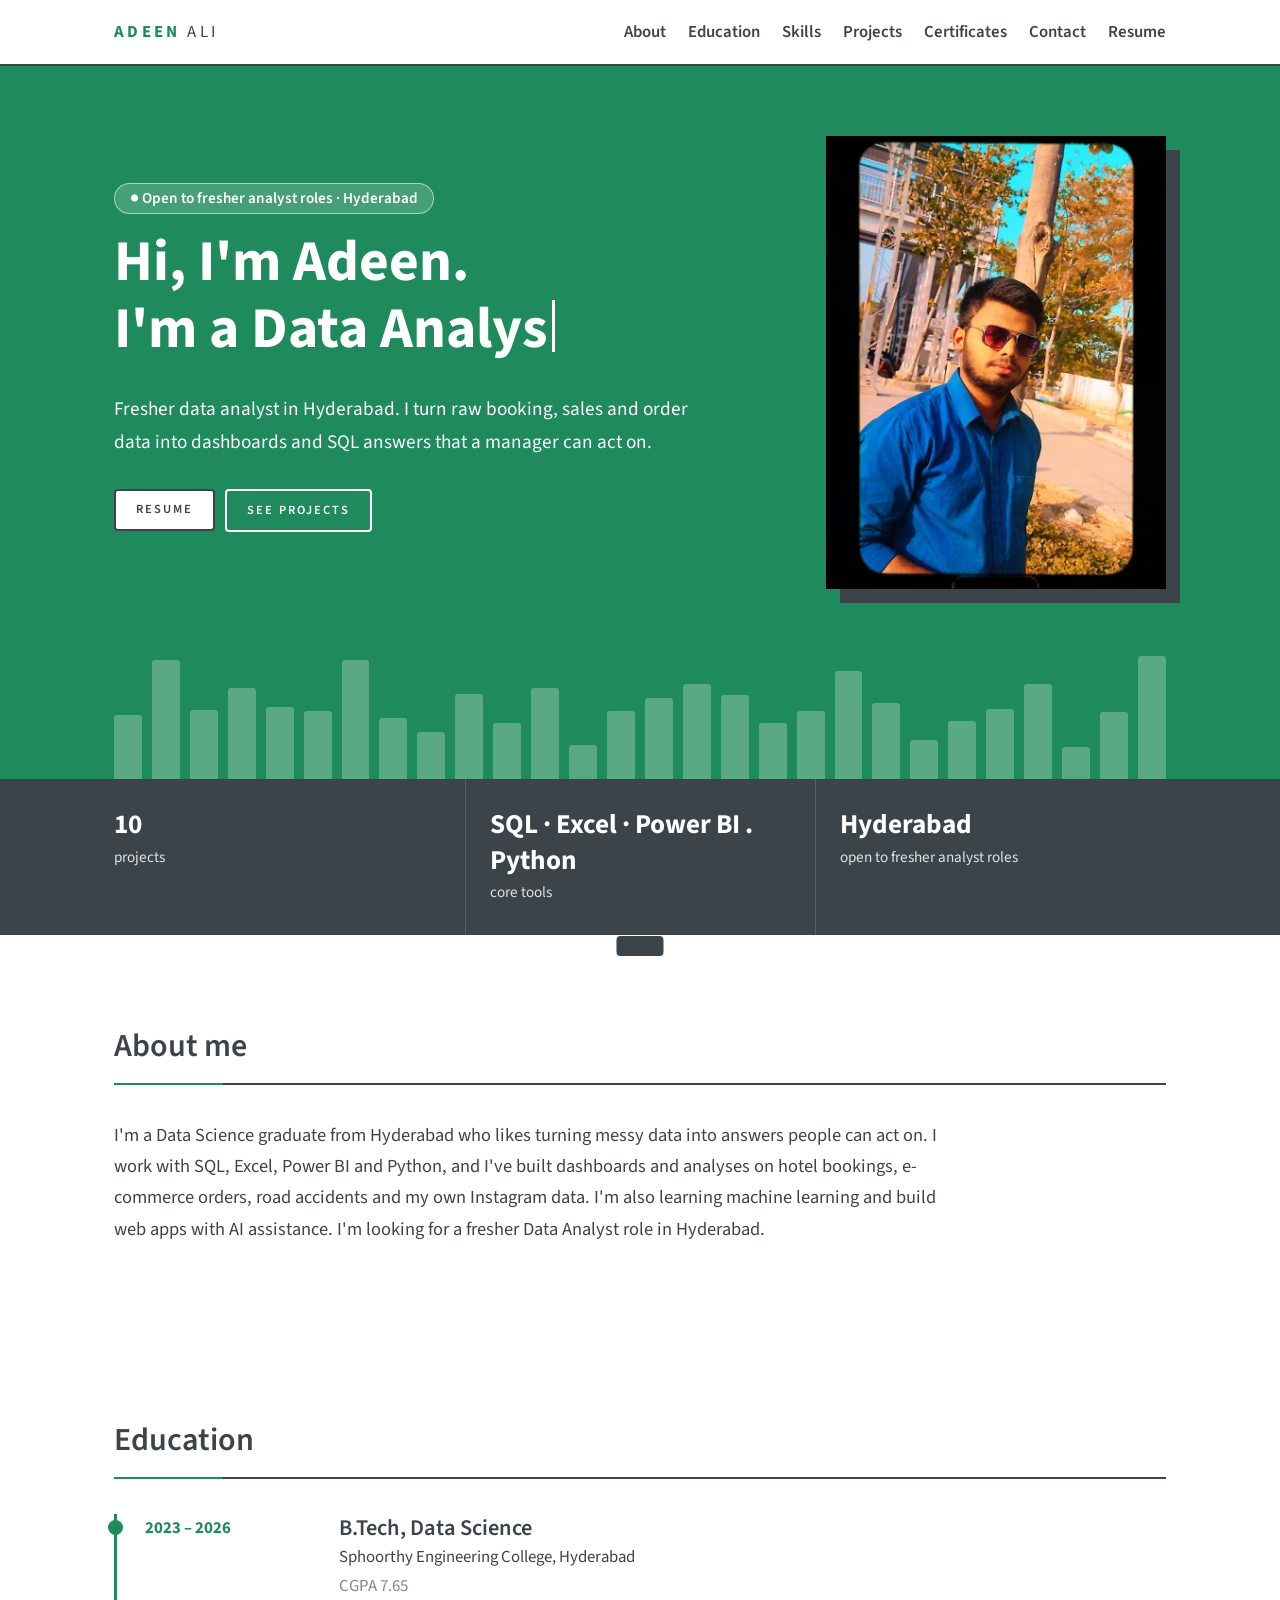
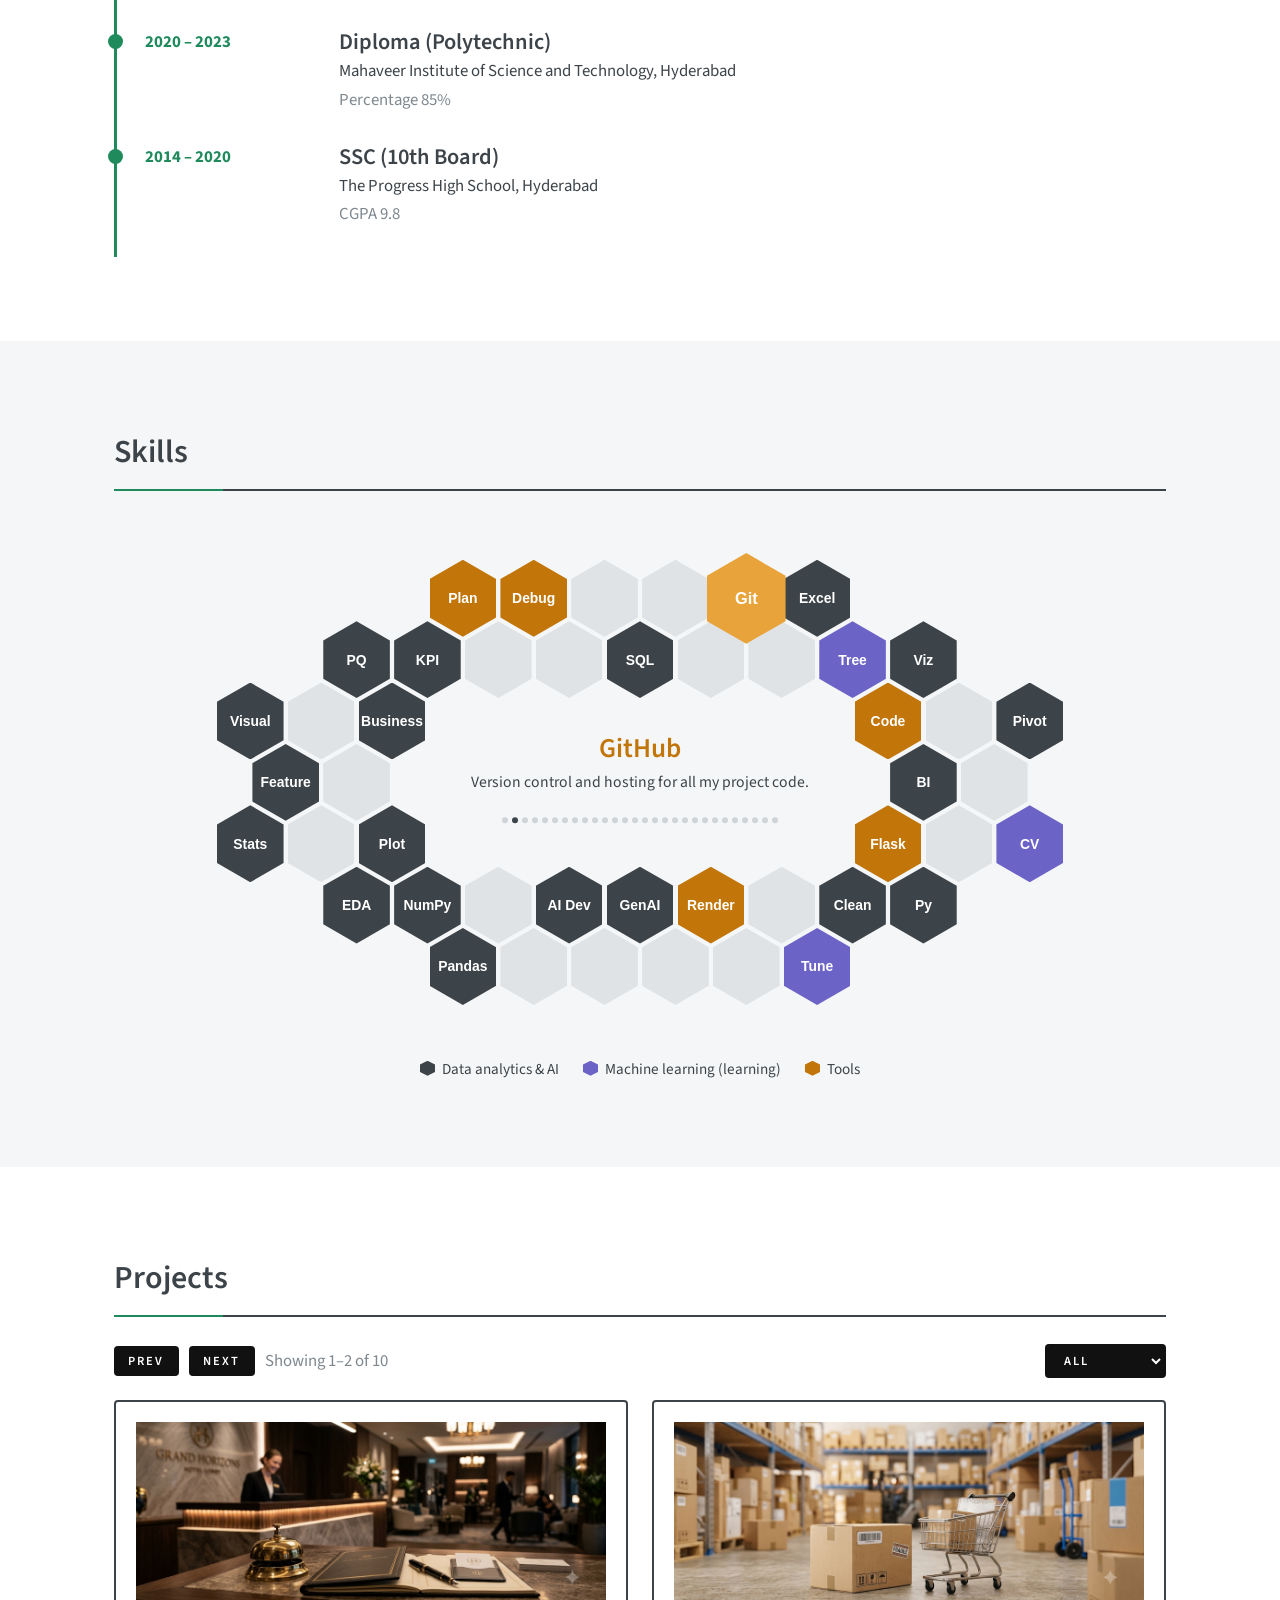
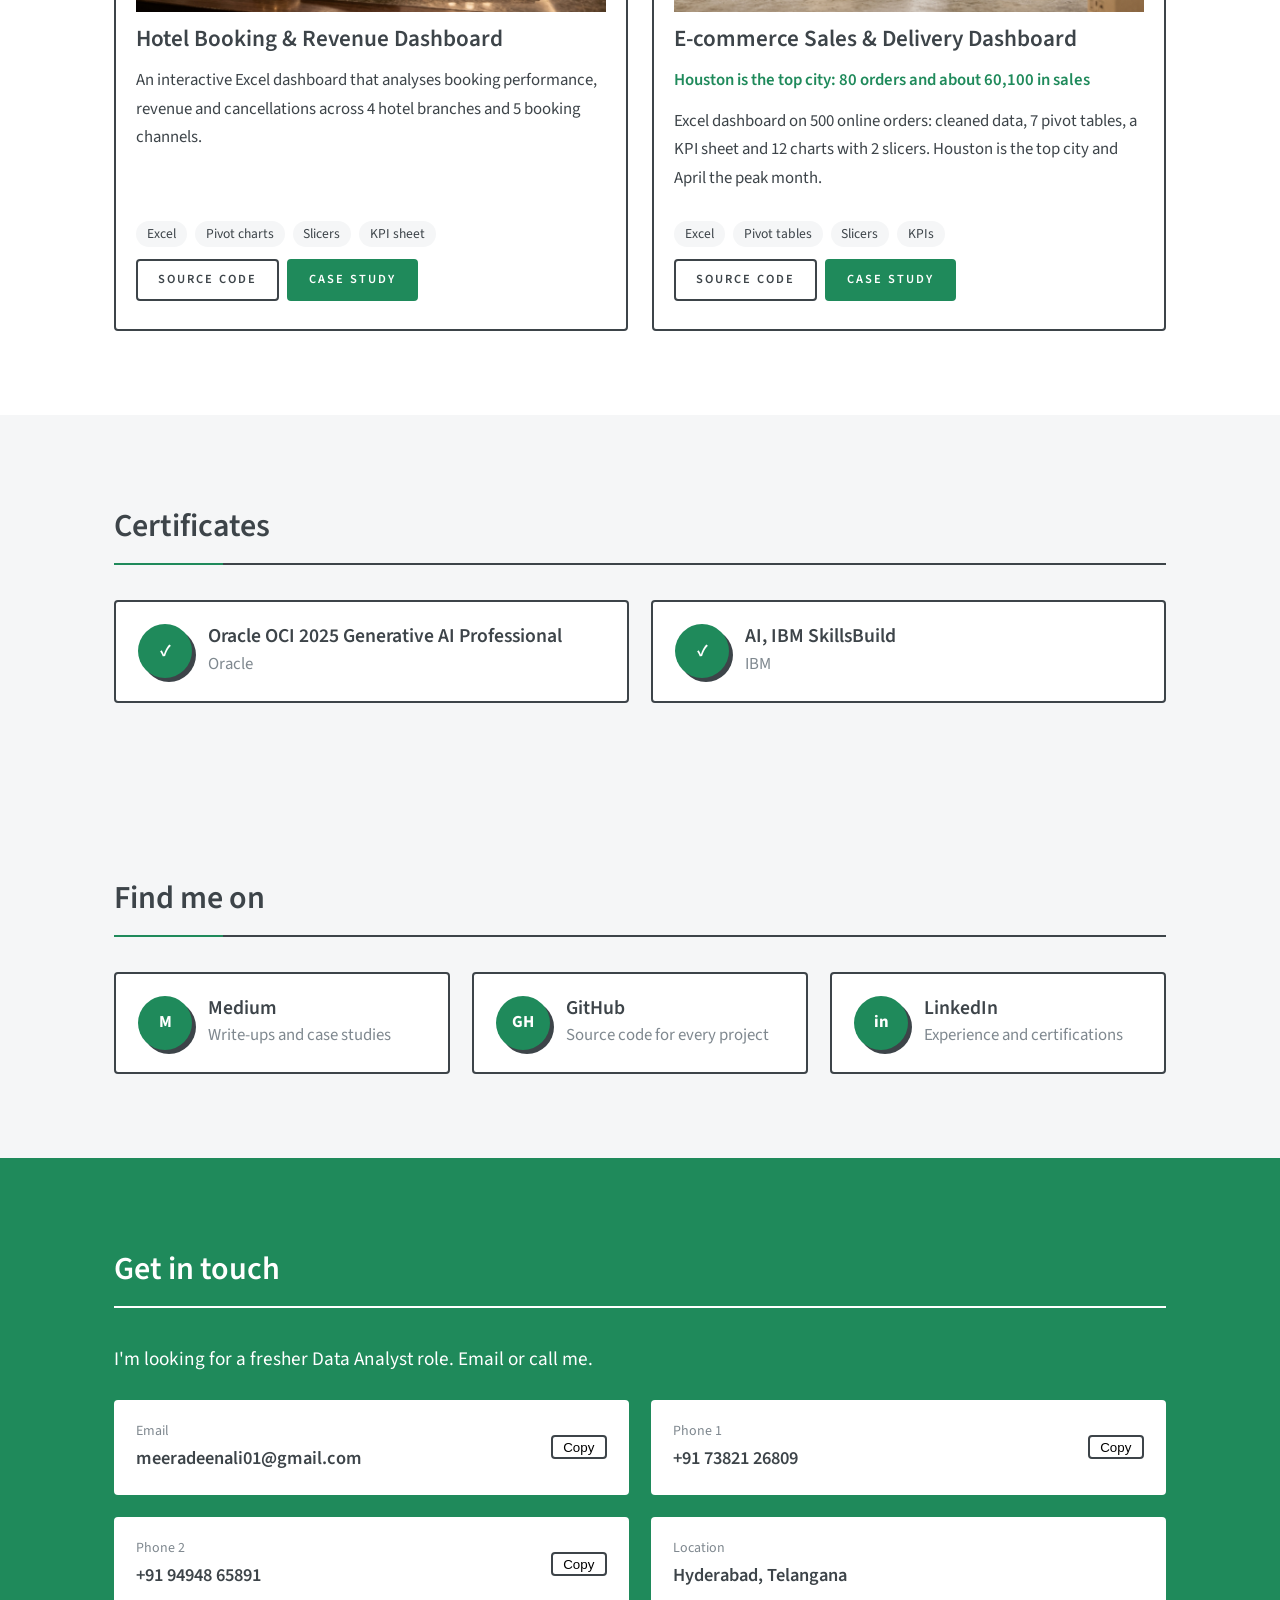
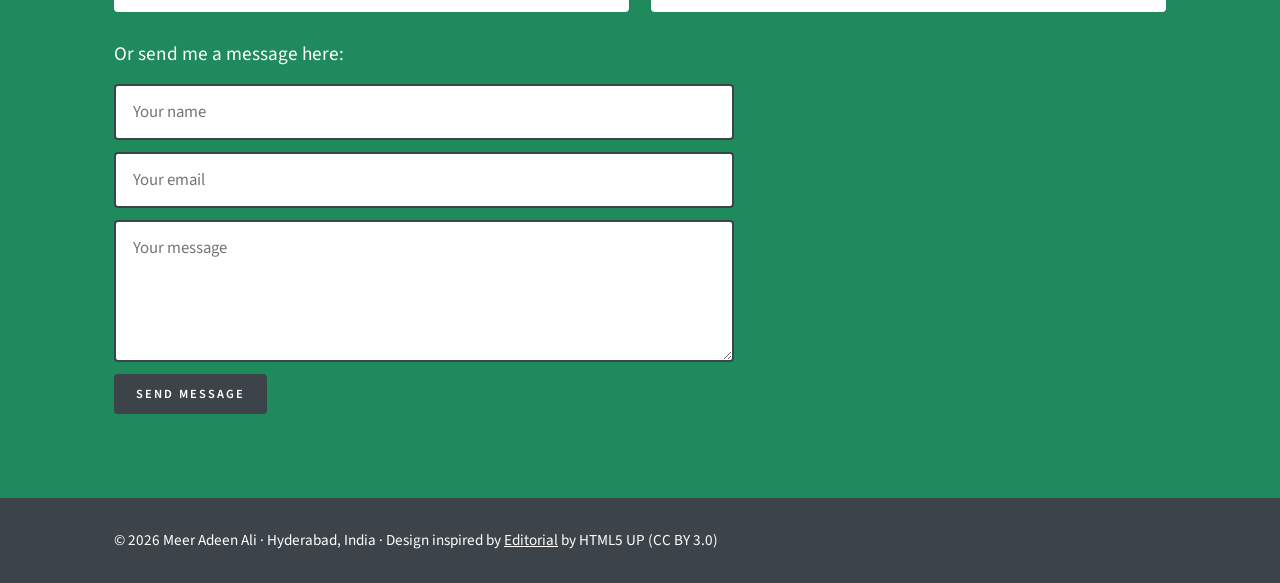
==== index.html @ b61cc387 "Add portfolio website" ====
<!DOCTYPE html>
<html lang="en">

<head>
  <meta charset="utf-8">
  <meta name="viewport" content="width=device-width, initial-scale=1">
  <title>Adeen Ali – Data Analyst, Hyderabad</title>
  <meta property="og:title" content="Adeen Ali – Data Analyst, Hyderabad">
  <meta property="og:description" content="Fresher data analyst in Hyderabad: SQL, Excel, Power BI and Python projects.">
  <meta property="og:type" content="website">
  <!-- after you deploy, change this to the full address, e.g. https://YOUR-SITE.netlify.app/images/preview.png -->
  <meta property="og:image" content="images/preview.png">
  <meta name="twitter:card" content="summary_large_image">
  <meta name="theme-color" content="#1f8a5b">
  <link rel="icon" href="data:image/svg+xml,%3Csvg xmlns='http://www.w3.org/2000/svg' viewBox='0 0 100 100'%3E%3Crect width='100' height='100' rx='20' fill='%231f8a5b'/%3E%3Ctext x='50' y='70' font-size='58' font-weight='700' text-anchor='middle' fill='white' font-family='sans-serif'%3EA%3C/text%3E%3C/svg%3E">
  <meta name="description"
    content="Portfolio of Meer Adeen Ali, a fresher data analyst in Hyderabad: SQL, Excel and Power BI projects.">
  <link rel="preconnect" href="https://fonts.googleapis.com">
  <link rel="preconnect" href="https://fonts.gstatic.com" crossorigin>
  <link href="https://fonts.googleapis.com/css2?family=Source+Sans+3:wght@300;400;600;700&display=swap"
    rel="stylesheet">
  <style>
    :root {
      --c: #1f8a5b;
      --d: #3d4449;
      --l: #f5f6f7;
      --m: #7f888f;
      --ml: #6c63c7;
      --tl: #c2760a
    }

    * {
      box-sizing: border-box;
      margin: 0
    }

    html {
      scroll-behavior: smooth;
      scroll-padding-top: 70px
    }

    body {
      font: 400 1.05rem/1.7 'Source Sans 3', 'Source Sans Pro', sans-serif;
      color: var(--d)
    }

    a {
      color: inherit;
      text-decoration: none
    }

    :focus-visible {
      outline: 3px solid var(--d);
      outline-offset: 3px
    }

    .w {
      max-width: 1100px;
      margin: auto;
      padding: 0 24px
    }

    section {
      padding: 84px 0
    }

    h2 {
      font-size: 2rem;
      font-weight: 600;
      border-bottom: 2px solid var(--d);
      padding-bottom: .3em;
      margin-bottom: 2.2rem;
      position: relative
    }

    h2::after {
      content: "";
      position: absolute;
      left: 0;
      bottom: -2px;
      height: 2px;
      width: 3.4em;
      background: var(--c)
    }

    h3 {
      font-weight: 600;
      line-height: 1.3
    }

    .m {
      color: var(--m)
    }

    .btn {
      display: inline-block;
      padding: .7em 1.6em;
      border: 2px solid var(--d);
      border-radius: 4px;
      font-weight: 600;
      font-size: .78rem;
      letter-spacing: .16em;
      text-transform: uppercase;
      background: #fff;
      color: var(--d);
      cursor: pointer;
      font-family: inherit;
      transition: transform .2s
    }

    .btn:hover {
      transform: translateY(-2px)
    }

    .btn.p {
      background: var(--c);
      border-color: var(--c);
      color: #fff
    }

    #prog {
      position: fixed;
      top: 0;
      left: 0;
      height: 3px;
      background: var(--c);
      z-index: 30;
      width: 0
    }

    header {
      position: sticky;
      top: 0;
      z-index: 20;
      background: #fff;
      border-bottom: 2px solid var(--d)
    }

    header .w {
      display: flex;
      align-items: center;
      justify-content: space-between;
      gap: 16px;
      height: 64px
    }

    .brand {
      font-weight: 700;
      letter-spacing: .2em;
      color: var(--c)
    }

    .brand span {
      color: var(--d);
      font-weight: 400
    }

    nav {
      display: flex;
      gap: 22px;
      align-items: center;
      overflow-x: auto;
      font-weight: 600
    }

    nav a:hover {
      color: var(--c)
    }

    .hero {
      background: var(--c);
      color: #fff;
      position: relative;
      overflow: hidden;
      padding: 70px 0 190px
    }

    .hero .w {
      display: grid;
      grid-template-columns: 1.2fr .8fr;
      gap: 40px;
      align-items: center;
      position: relative;
      z-index: 2
    }

    .hero h1 {
      font-size: 3.6rem;
      line-height: 1.15;
      font-weight: 700;
      margin-bottom: .5em
    }

    .hero h1 em {
      font-style: normal;
      display: block;
      min-height: 1.2em
    }

    .caret {
      display: inline-block;
      width: 3px;
      height: .9em;
      background: #fff;
      margin-left: 4px;
      vertical-align: -.1em;
      animation: bl 1s steps(1) infinite
    }

    .hero p {
      font-size: 1.2rem;
      max-width: 32em;
      margin-bottom: 1.6em
    }

    .hero .btn {
      margin: 0 10px 10px 0
    }

    .hero .btn.o {
      background: transparent;
      color: #fff;
      border-color: #fff
    }

    .in>* {
      opacity: 0;
      transform: translateY(16px);
      animation: up .6s forwards;
      animation-delay: calc(var(--i)*.12s)
    }

    .ph {
      width: 100%;
      position: relative;
      aspect-ratio: 3/4;
      max-width: 340px;
      margin-left: auto;
      background: var(--d);
      box-shadow: 14px 14px 0 var(--d);
      display: grid;
      place-items: center;
      font-size: 5rem;
      font-weight: 700;
      transform: perspective(900px) rotateX(var(--rx, 0deg)) rotateY(var(--ry, 0deg));
      transition: transform .15s
    }

    .ph img {
      position: absolute;
      inset: 0;
      width: 100%;
      height: 100%;
      object-fit: cover
    }

    .bars {
      position: absolute;
      left: 50%;
      transform: translateX(-50%);
      bottom: 0;
      width: 100%;
      max-width: 1100px;
      height: 160px;
      padding: 0 24px;
      display: flex;
      align-items: flex-end;
      gap: 10px
    }

    .bars i {
      flex: 1;
      background: rgba(255, 255, 255, .26);
      border-radius: 3px 3px 0 0;
      height: 30%
    }

    .stats {
      background: var(--d);
      color: #fff
    }

    .stats .w {
      display: grid;
      grid-template-columns: repeat(3, 1fr)
    }

    .stats div div {
      padding: 28px 24px;
      border-left: 1px solid rgba(255, 255, 255, .15)
    }

    .stats div div:first-child {
      border: 0;
      padding-left: 0
    }

    .stats b {
      display: block;
      font-size: 1.7rem;
      line-height: 1.3
    }

    .stats span {
      font-size: .95rem;
      opacity: .85
    }

    .ed {
      display: grid;
      grid-template-columns: 170px 1fr;
      gap: 24px;
      padding: 0 0 28px 28px;
      border-left: 3px solid var(--c);
      position: relative
    }

    .ed::before {
      content: "";
      position: absolute;
      left: -9px;
      top: 6px;
      width: 15px;
      height: 15px;
      border-radius: 50%;
      background: var(--c)
    }

    .ed b {
      color: var(--c)
    }

    .ed h3 {
      font-size: 1.4rem
    }

    #skills {
      background: var(--l)
    }

    #hex {
      position: relative;
      margin: 0 auto
    }

    .hx {
      position: absolute;
      clip-path: polygon(50% 0, 100% 25%, 100% 75%, 50% 100%, 0 75%, 0 25%);
      background: #dfe3e6;
      animation: pu 4s ease-in-out infinite
    }

    .hx.sk {
      background: var(--d);
      color: #fff;
      font-weight: 600;
      display: grid;
      place-items: center;
      border: 0;
      cursor: pointer;
      animation: none;
      transition: background .3s, transform .3s;
      padding: 0
    }

    .hx.sk.on {
      background: var(--c);
      transform: scale(1.18);
      z-index: 2
    }

    .hx.sk.ml {
      background: var(--ml)
    }

    .hx.sk.tl {
      background: var(--tl)
    }

    .hx.sk.ml.on {
      background: #8b83e0
    }

    .hx.sk.tl.on {
      background: #e8a33a
    }

    .show {
      position: absolute;
      transform: translateY(-50%);
      text-align: center
    }

    .show.f {
      animation: fi .5s
    }

    .show h3 {
      font-size: 1.7rem
    }

    .show p {
      font-size: .98rem;
      line-height: 1.5;
      margin: .3em 0 .6em
    }

    .dots i {
      display: inline-block;
      width: 6px;
      height: 6px;
      border-radius: 50%;
      background: #cfd4d8;
      margin: 0 2px
    }

    .dots i.a {
      background: var(--d)
    }

    .lg {
      display: flex;
      flex-wrap: wrap;
      justify-content: center;
      gap: 6px 24px;
      margin-top: 18px;
      font-size: .95rem
    }

    .lg i {
      display: inline-block;
      width: 15px;
      height: 15px;
      clip-path: polygon(50% 0, 100% 25%, 100% 75%, 50% 100%, 0 75%, 0 25%);
      margin-right: 7px;
      vertical-align: -2px
    }

    .ctl .btn {
      background: #111;
      border-color: #111;
      color: #fff;
      line-height: 1.3
    }

    .sel {
      margin-left: auto;
      padding: .4em 1em;
      border: 2px solid #111;
      border-radius: 4px;
      background: #111;
      color: #fff;
      font: 600 .78rem 'Source Sans 3', sans-serif;
      line-height: 1.3;
      letter-spacing: .16em;
      text-transform: uppercase;
      cursor: pointer
    }

    .sel option {
      background: #fff;
      color: var(--d);
      letter-spacing: 0;
      text-transform: none;
      font-weight: 400
    }

    .ctl .btn:focus,
    .ctl .btn:active,
    .sel:focus {
      background: var(--c);
      border-color: var(--c)
    }

    .ctl {
      display: flex;
      flex-wrap: wrap;
      gap: 10px;
      align-items: center;
      margin: -8px 0 22px
    }

    .ctl .btn {
      padding: .4em 1em
    }

    .track {
      display: flex;
      gap: 24px;
      overflow-x: auto;
      scroll-snap-type: x mandatory;
      padding: 14px;
      margin: -14px;
      scrollbar-width: none;
      scroll-padding-left: 14px
    }

    .track::-webkit-scrollbar {
      display: none
    }

    .card {
      flex: 0 0 calc(50% - 12px);
      scroll-snap-align: start;
      border: 2px solid var(--d);
      border-radius: 4px;
      padding: 20px;
      background: #fff;
      display: flex;
      flex-direction: column;
      gap: 12px;
      transition: transform .15s;
      position: relative
    }

    .im {
      height: 190px;
      background: linear-gradient(135deg, var(--c), var(--d));
      display: grid;
      place-items: center;
      color: rgba(255, 255, 255, .55);
      font-size: 3rem;
      font-weight: 700;
      overflow: hidden
    }

    .im img {
      width: 100%;
      height: 100%;
      object-fit: cover;
      grid-area: 1/1
    }

    .im b {
      grid-area: 1/1
    }

    .card h3 {
      font-size: 1.45rem
    }

    .card p {
      flex: 1
    }

    .tags {
      display: flex;
      flex-wrap: wrap;
      gap: 8px
    }

    .tags span,
    .badge {
      font-size: .85rem;
      background: var(--l);
      padding: .1em .8em;
      border-radius: 20px
    }

    .badge {
      position: absolute;
      top: 30px;
      right: 30px;
      background: var(--d);
      color: #fff;
      font-weight: 600
    }

    .bt .btn {
      margin: 0 8px 8px 0
    }

    .g3,
    .g2 {
      display: grid;
      gap: 22px
    }

    .g3 {
      grid-template-columns: repeat(auto-fit, minmax(250px, 1fr))
    }

    .g2 {
      grid-template-columns: repeat(auto-fit, minmax(min(100%, 400px), 1fr))
    }

    .tile {
      border: 2px solid var(--d);
      border-radius: 4px;
      padding: 22px;
      display: flex;
      gap: 16px;
      align-items: center;
      background: #fff;
      transition: transform .2s, box-shadow .2s
    }

    a.tile:hover {
      transform: translate(-4px, -4px);
      box-shadow: 6px 6px 0 var(--c)
    }

    .ic {
      flex: none;
      width: 54px;
      height: 54px;
      border-radius: 50%;
      background: var(--c);
      color: #fff;
      display: grid;
      place-items: center;
      font-weight: 700;
      box-shadow: 4px 4px 0 var(--d)
    }

    #certs,
    #find {
      background: var(--l)
    }

    #contact {
      background: var(--c);
      color: #fff
    }

    #contact h2 {
      border-color: #fff
    }

    #contact h2::after {
      background: #fff
    }

    .cc {
      background: #fff;
      color: var(--d);
      border-radius: 4px;
      padding: 20px 22px;
      display: flex;
      justify-content: space-between;
      align-items: center;
      gap: 12px
    }

    .cc small {
      display: block;
      color: var(--m)
    }

    .cc a,
    .cc strong {
      font-size: 1.15rem;
      font-weight: 600;
      word-break: break-all
    }

    .cp {
      border: 2px solid var(--d);
      background: none;
      border-radius: 4px;
      padding: .2em .8em;
      font: 600 .85rem inherit;
      cursor: pointer
    }

    footer {
      background: var(--d);
      color: #fff;
      padding: 30px 0;
      font-size: .95rem
    }

    #toast {
      position: fixed;
      bottom: 24px;
      left: 50%;
      transform: translate(-50%, 80px);
      background: var(--d);
      color: #fff;
      padding: .6em 1.4em;
      border-radius: 4px;
      transition: transform .3s;
      z-index: 40
    }

    #toast.s {
      transform: translate(-50%, 0)
    }

    @keyframes up {
      to {
        opacity: 1;
        transform: none
      }
    }

    @keyframes bl {
      50% {
        opacity: 0
      }
    }

    @keyframes fi {
      from {
        opacity: 0;
        transform: translateY(calc(-50% + 10px))
      }
    }

    @keyframes pu {
      50% {
        background: #eef0f2
      }
    }

    @media(max-width:800px) {

      .hero .w,
      .ed {
        grid-template-columns: 1fr
      }

      .hero h1 {
        font-size: 2.6rem
      }

      .ph {
        margin: 10px auto 0;
        max-width: 240px
      }

      .card {
        flex-basis: 100%
      }

      .stats .w {
        grid-template-columns: 1fr
      }

      .stats div div {
        border: 0;
        padding-left: 0
      }

      nav a:nth-child(n+4) {
        display: none
      }

      .ed {
        gap: 4px
      }
    }

    @media(prefers-reduced-motion:reduce) {
      * {
        animation: none !important;
        transition: none !important
      }

      .in>* {
        opacity: 1;
        transform: none
      }

      html {
        scroll-behavior: auto
      }
    }
    .avail { display: inline-block; background: rgba(255, 255, 255, .18); border: 1px solid rgba(255, 255, 255, .55); border-radius: 20px; padding: .1em 1em; font-size: .95rem; font-weight: 600; margin-bottom: 1em }
    .kr { font-weight: 600; color: var(--c); flex: 0 !important }
    .btn.lv { border-color: var(--c); color: var(--c) }
    .im img { cursor: zoom-in }
    .lb { position: fixed; inset: 0; background: rgba(0, 0, 0, .85); display: grid; place-items: center; z-index: 50; cursor: zoom-out; padding: 24px }
    .lb img { max-width: 100%; max-height: 100%; border-radius: 4px }
    .cf { display: grid; gap: 12px; margin-top: 14px; max-width: 620px }
    .cf input, .cf textarea { padding: .7em 1em; border: 2px solid var(--d); border-radius: 4px; font: inherit; color: var(--d) }
    .cf .btn { justify-self: start; background: var(--d); border-color: var(--d); color: #fff }
    #tt { position: fixed; right: 20px; bottom: 20px; width: 44px; height: 44px; border-radius: 50%; background: #111; color: #fff; display: grid; place-items: center; font-size: 1.3rem; opacity: 0; pointer-events: none; transition: opacity .25s, background .2s; z-index: 25 }
    #tt.s { opacity: 1; pointer-events: auto }
    #tt:hover { background: var(--c) }
    .mb { display: none; background: none; border: 2px solid var(--d); border-radius: 4px; font-size: 1.2rem; padding: .1em .6em; cursor: pointer; color: var(--d) }
    @media(max-width:800px) {
      .mb { display: block }
      header nav { display: none; position: absolute; top: 64px; left: 0; right: 0; background: #fff; flex-direction: column; align-items: flex-start; gap: 0; padding: 8px 24px 16px; border-bottom: 2px solid var(--d); overflow: visible }
      header nav.open { display: flex }
      header nav a:nth-child(n+4) { display: block }
      header nav a { padding: .5em 0; width: 100% }
    }

  </style>
</head>

<body>
  <div id="prog"></div>
  <header>
    <div class="w">
      <a class="brand" href="#top">ADEEN <span>ALI</span></a>
      <nav id="nav"><a href="#about">About</a><a href="#education">Education</a><a href="#skills">Skills</a><a href="#projects">Projects</a><a
          href="#certs">Certificates</a><a href="#contact">Contact</a><a id="resumeNav" href="#" target="_blank"
          rel="noopener">Resume</a></nav><button class="mb" id="mb" aria-label="Menu">☰</button>
    </div>
  </header>

  <main id="top">
    <div class="hero" id="hero">
      <div class="bars" id="bars" aria-hidden="true"></div>
      <div class="w">
        <div class="in">
          <span class="avail" style="--i:0">● Open to fresher analyst roles · Hyderabad</span>
          <h1 style="--i:0">Hi, I'm Adeen.<em>I'm a <span id="typed"></span><i class="caret"></i></em></h1>
          <p style="--i:1">Fresher data analyst in Hyderabad. I turn raw booking, sales and order data into dashboards
            and SQL answers that a manager can act on.</p>
          <div style="--i:2"><a class="btn" id="resumeBtn" href="#" target="_blank" rel="noopener">Resume</a><a
              class="btn o" href="#projects">See projects</a></div>
        </div>
        <div class="ph" id="ph" style="--i:3">AA<img src="images/profile.jpeg" alt="Adeen Ali" onerror="this.remove()">
        </div>
      </div>
    </div>
    <div class="stats">
      <div class="w">
        <div><b id="nProj">0</b><span>projects</span></div>
        <div><b>SQL · Excel · Power BI . Python</b><span>core tools</span></div>
        <div><b>Hyderabad</b><span>open to fresher analyst roles</span></div>
      </div>
    </div>

    <section id="about">
      <div class="w">
        <h2>About me</h2>
        <p id="aboutTxt" style="max-width:46em;font-size:1.15rem"></p>
      </div>
    </section>

    <section id="education">
      <div class="w">
        <h2>Education</h2>
        <div id="edu"></div>
      </div>
    </section>

    <section id="skills">
      <div class="w">
        <h2>Skills</h2>
        <div id="hex" role="group" aria-label="Skills slideshow"></div>
        <div class="lg"><span><i style="background:var(--d)"></i>Data analytics &amp; AI</span><span><i
              style="background:var(--ml)"></i>Machine learning (learning)</span><span><i
              style="background:var(--tl)"></i>Tools</span></div>
      </div>
    </section>

    <section id="projects">
      <div class="w">
        <h2>Projects</h2>
        <div class="ctl"><button class="btn" id="prev" aria-label="Previous projects">Prev</button><button class="btn"
            id="next" aria-label="Next projects">Next</button><span class="m" id="count"></span><select class="sel" id="flt" aria-label="Filter projects"></select></div>
        <div class="track" id="track"></div>
      </div>
    </section>

    <section id="certs">
      <div class="w">
        <h2>Certificates</h2>
        <div class="g3" id="certList"></div>
      </div>
    </section>

    <section id="find">
      <div class="w">
        <h2>Find me on</h2>
        <div class="g3" id="links"></div>
      </div>
    </section>

    <section id="contact">
      <div class="w">
        <h2>Get in touch</h2>
        <p style="font-size:1.2rem;margin-bottom:1.5rem">I'm looking for a fresher Data Analyst role. Email or call me.
        </p>
        <div class="g2" id="cc"></div>
        <p style="margin-top:26px;font-size:1.2rem">Or send me a message here:</p>
        <form class="cf" name="contact" method="POST" data-netlify="true">
          <input type="hidden" name="form-name" value="contact">
          <input name="name" placeholder="Your name" required>
          <input type="email" name="email" placeholder="Your email" required>
          <textarea name="message" rows="4" placeholder="Your message" required></textarea>
          <button class="btn" type="submit">Send message</button>
        </form>
      </div>
    </section>
  </main>
  <footer>
    <div class="w">© 2026 Meer Adeen Ali · Hyderabad, India · Design inspired by <a href="https://html5up.net/editorial"
        style="text-decoration:underline">Editorial</a> by HTML5 UP (CC BY 3.0)</div>
  </footer>
  <a id="tt" href="#top" aria-label="Back to top">↑</a>
  <div id="toast" role="status"></div>

  <script>
    /* ===== EDIT YOUR CONTENT HERE ===== */
    /* skill types: no flag = data analytics/AI (dark) · x:1 = machine learning (purple) · t:1 = tool (amber) */
    /* list order = order around the oval, starting at the top and going clockwise */
    const D = {
      roles: ['Data Analyst.', 'Dashboard Builder.', 'SQL Query Writer.', 'Excel & Power BI User.'],
      resume: 'Resume .pdf',
      about: "I'm a Data Science graduate from Hyderabad who likes turning messy data into answers people can act on. I work with SQL, Excel, Power BI and Python, and I've built dashboards and analyses on hotel bookings, e-commerce orders, road accidents and my own Instagram data. I'm also learning machine learning and build web apps with AI assistance. I'm looking for a fresher Data Analyst role in Hyderabad.",
      defaultView: 'all', /* 'all' | 'featured' | a field such as 'DA'. A link ending in ?view=featured overrides this */
      email: 'meeradeenali01@gmail.com',
      phones: ['+91 73821 26809', '+91 94948 65891'], /* a number made of zeros is hidden until you replace it */
      edu: [
        { y: '2023 – 2026', t: 'B.Tech, Data Science', s: 'Sphoorthy Engineering College, Hyderabad', n: 'CGPA 7.65' },
        { y: '2020 – 2023', t: 'Diploma (Polytechnic)', s: 'Mahaveer Institute of Science and Technology, Hyderabad', n: 'Percentage 85%' },
        { y: '2014 – 2020', t: 'SSC (10th Board)', s: 'The Progress High School, Hyderabad', n: 'CGPA 9.8' }],
      skills: [
        { n: 'SQL (MySQL)', a: 'SQL', d: 'Querying and analysing data in MySQL.' },
        { n: 'GitHub', a: 'Git', t: 1, d: 'Version control and hosting for all my project code.' },
        { n: 'Excel', a: 'Excel', d: 'Formulas, cleaning and a KPI sheet behind the hotel dashboard.' },
        { n: 'Decision trees', a: 'Tree', x: 1, d: 'Learning in my ML module: splitting data into simple rules.' },
        { n: 'Dashboard design', a: 'Viz', d: 'Layouts that put the number a manager asks about first.' },
        { n: 'VS Code', a: 'Code', t: 1, d: 'Where I write, run and debug my Python and web projects.' },
        { n: 'Pivot tables', a: 'Pivot', d: 'Slicer-driven pivot charts for bookings, revenue and cancellations.' },
        { n: 'Power BI', a: 'BI', d: 'Interactive dashboards and reports built on cleaned data.' },
        { n: 'Cross-validation', a: 'CV', x: 1, d: 'Learning how to test a model on data it has not seen.' },
        { n: 'Flask', a: 'Flask', t: 1, d: 'Python web framework behind some of my web apps.' },
        { n: 'Python', a: 'Py', d: 'Exploratory analysis of my own Instagram export.' },
        { n: 'Data cleaning', a: 'Clean', d: 'Fixing types, duplicates and gaps before any analysis.' },
        { n: 'Hyperparameter tuning', a: 'Tune', x: 1, d: 'Learning to tune model settings for better results.' },
        { n: 'Render', a: 'Render', t: 1, d: 'Where I deploy my web apps.' },
        { n: 'Generative AI', a: 'GenAI', d: 'Oracle OCI 2025 Generative AI Professional certified.' },
        { n: 'AI-assisted development', a: 'AI Dev', d: 'Turning written specs into working apps with AI: specifying, testing, debugging and deploying.' },
        { n: 'Pandas', a: 'Pandas', d: 'Data manipulation, cleaning and analysis using Python.' },
        { n: 'NumPy', a: 'NumPy', d: 'Numerical operations and array-based data processing.' },
        { n: 'Exploratory Data Analysis', a: 'EDA', d: 'Exploring datasets to identify patterns, trends and anomalies.' },
        { n: 'Matplotlib', a: 'Plot', d: 'Creating charts and visualizations to communicate findings.' },
        { n: 'Statistical Analysis', a: 'Stats', d: 'Using descriptive statistics to understand data distributions and patterns.' },
        { n: 'Feature Engineering', a: 'Feature', d: 'Creating meaningful columns and variables for analysis.' },
        { n: 'Data Visualization', a: 'Visual', d: 'Presenting analytical findings through clear and meaningful charts.' },
        { n: 'Business Analysis', a: 'Business', d: 'Translating business questions into measurable metrics and actionable insights.' },
        { n: 'Power Query', a: 'PQ', d: 'Cleaning, transforming and preparing data for reporting.' },
        { n: 'KPI Development', a: 'KPI', d: 'Defining meaningful performance metrics based on business requirements.' },
        { n: 'Requirement Planning', a: 'Plan', t: 1, d: 'Breaking real-world problems into application features and functional requirements.' },
        { n: 'Logical Debugging', a: 'Debug', t: 1, d: 'Identifying application issues by understanding expected and actual behaviour.' }],
      /* live:'' = Live demo button hidden · cs:'' = Case study button hidden (add either to show it) */
      /* feat: 1 = shows under "Featured" · f = fields for the filter buttons (DA, DS, Web ...) · live / cs = optional Live demo / Case study links */
      projects: [
        { t: 'Hotel Booking & Revenue Dashboard', d: 'An interactive Excel dashboard that analyses booking performance, revenue and cancellations across 4 hotel branches and 5 booking channels.', tags: ['Excel', 'Pivot charts', 'Slicers', 'KPI sheet'], img: 'images/hotel.png', src: 'https://github.com/Adeen0504/Hotel_Booking_Revenue-Excel-Project', cs: 'case.html?p=hotel', feat: 1, f: ['DA'] },
        { t: 'E-commerce Sales & Delivery Dashboard', d: 'Excel dashboard on 500 online orders: cleaned data, 7 pivot tables, a KPI sheet and 12 charts with 2 slicers. Houston is the top city and April the peak month.', tags: ['Excel', 'Pivot tables', 'Slicers', 'KPIs'], img: 'images/ecommerce-dashboard.png', src: 'https://github.com/Adeen0504/excel-sales-delivery-dashboard', r: 'Houston is the top city: 80 orders and about 60,100 in sales', feat: 1, f: ['DA'], cs: 'case.html?p=ecommerce-sales-delivery' },
        { t: 'Road Accident Analysis', d: 'Python analysis of 12,316 road accidents: cleaning, new features and four insights on timing, driver experience, causes and severity. Wet roads are 37% of night accidents against 18% by day.', tags: ['Python', 'pandas', 'EDA', 'Data cleaning'], img: 'images/accident.png', src: 'https://github.com/Adeen0504/road-accident-analysis', r: 'Wet roads: 37% of night accidents against 18% by day', feat: 1, f: ['DA'], cs: 'case.html?p=road-accident' },
        { t: 'Social Media Analytics (SQL)', d: '10 SQL queries on a 7-table social media database: most active users, trending hashtags, influencers and inactive users. I found and fixed join and column mistakes along the way.', tags: ['SQL', 'MySQL', 'Subqueries', 'AI-assisted'], img: 'images/socialmedia.png', src: 'https://github.com/Adeen0504/social-media-sql-analysis', r: '47 of 1,000 users never posted, liked or commented', feat: 1, f: ['DA'] },
        { t: 'Instagram_EDA', d: "A breakdown of who I follow, what I'm into, and what I actually scroll — built entirely from my own liked-posts export.", tags: ['EDA', 'Data cleaning'], img: 'images/instagram.png', src: 'https://github.com/Adeen0504/INSTAGRAM_EDA', cs: 'case.html?p=instagram', feat: 1, f: ['DA'] , live: 'https://adeen0504.github.io/INSTAGRAM_EDA/insta_report.html'},
        { t: 'Customer Purchase Analytics', d: 'Statistical analysis of 500 customers. Online customers buy 53.6% of the time against 40.3% offline (p = 0.0039), while product category and discounts show no link.', tags: ['Python', 'Hypothesis testing', 'Statistics', 'AI-assisted'], img: 'images/customer.png', src: 'https://github.com/Adeen0504/customer-purchase-analytics', r: 'Online buyers: 53.6% vs 40.3% offline (p = 0.0039)', f: ['DA', 'DS'] },
        { t: 'Flood Impact on Agriculture & Economy', d: 'Machine learning project using historical flood-related data to explore and predict the potential impact of floods on agriculture and the economy across Telangana. Built using a Random Forest regression model.', tags: ['Prediction', 'Data science'], img: 'images/flood.png', src: 'https://github.com/Adeen0504/Predicting-Flood-Impact-On-Agriculture-And-Economy',/* cs: 'case.html?p=flood', */f: ['DS'], live: 'https://flood-prediction-pfi8.onrender.com/' },
        { t: 'PrintDrop', d: 'A web application designed to simplify the printing process for customers and Xerox shop owners. Customers can submit documents and printing preferences online, while shop owners can manage incoming orders and track their printing status.', tags: ['Web app', 'AI-assisted'], img: 'images/printdrop.png', src: 'https://github.com/Adeen0504/PrintDrop', cs: 'case.html?p=printdrop', live: '', f: ['Web'] },
        { t: 'OpenShelf', d: 'An online book library application where users can register, explore and search for books, read available content, and maintain saved books and reading history. The project evolved from an initial independently developed Flask application into an AI-assisted version.', tags: ['Web app', 'AI-assisted'], img: 'images/openshelf.png', src: 'https://github.com/Adeen0504/OpenShelf', cs: 'case.html?p=openshelf', live: '', f: ['Web'] },
        { t: 'EduVault', d: 'A school-focused digital library built to organise learning materials in one place. Faculty can upload notes, while students can browse and access resources based on their class and subject instead of searching through WhatsApp groups.', tags: ['Web app', 'AI-assisted'], img: 'images/eduvault.png', src: 'https://github.com/Adeen0504/EduVault-School-Digital-Library-System-v1-', cs: 'case.html?p=eduvault', live: '', f: ['Web'] }],
      certs: [{ t: 'Oracle OCI 2025 Generative AI Professional', s: 'Oracle', u: '#' }, { t: 'AI, IBM SkillsBuild', s: 'IBM', u: '#' }],
      links: [ /* a link containing YOUR- is hidden until you replace it */
        { n: 'Medium', i: 'M', u: 'https://medium.com/@meeradeenali01', d: 'Write-ups and case studies' },
        { n: 'GitHub', i: 'GH', u: 'https://github.com/Adeen0504', d: 'Source code for every project' },
        { n: 'LinkedIn', i: 'in', u: 'https://www.linkedin.com/in/adeen-ali', d: 'Experience and certifications' }]
    };
    /* ===== ENGINE ===== */
    const $ = (s, e = document) => e.querySelector(s), RM = matchMedia('(prefers-reduced-motion:reduce)').matches;
    const el = (t, c, h) => { const e = document.createElement(t); if (c) e.className = c; if (h != null) e.innerHTML = h; return e };
    $('#resumeNav').href = $('#resumeBtn').href = D.resume;
    $('#edu').innerHTML = D.edu.map(e => `<div class="ed"><b>${e.y}</b><div><h3>${e.t}</h3><p>${e.s}</p><p class="m">${e.n}</p></div></div>`).join('');
    const ok = u => u && u !== '#' && !u.includes('YOUR-');
    const tile = (u, i, t, s) => { const h = `<div class="ic">${i}</div><div><h3>${t}</h3><span class="m">${s}</span></div>`; return ok(u) ? `<a class="tile" href="${u}" target="_blank" rel="noopener">${h}</a>` : `<div class="tile">${h}</div>` };
    $('#certList').innerHTML = D.certs.map(c => tile(c.u, '✓', c.t, c.s + (ok(c.u) ? ' · View credential' : ''))).join('');
    $('#links').innerHTML = D.links.filter(l => ok(l.u)).map(l => tile(l.u, l.i, l.n, l.d)).join('');
    const toast = m => { const t = $('#toast'); t.textContent = m; t.classList.add('s'); setTimeout(() => t.classList.remove('s'), 1600) };
    const ph = D.phones.filter(p => !/00000 00000/.test(p));
    $('#cc').innerHTML = [['Email', `<a href="mailto:${D.email}">${D.email}</a>`, D.email], ...ph.map((p, i) => ['Phone' + (ph.length > 1 ? ' ' + (i + 1) : ''), `<a href="tel:${p.replace(/\s/g, '')}">${p}</a>`, p]), ['Location', '<strong>Hyderabad, Telangana</strong>', '']].map(c => `<div class="cc"><div><small>${c[0]}</small>${c[1]}</div>${c[2] ? `<button class="cp" data-c="${c[2]}">Copy</button>` : ''}</div>`).join('');
    document.addEventListener('click', e => { const b = e.target.closest('.cp'); if (b) navigator.clipboard.writeText(b.dataset.c).then(() => toast('Copied: ' + b.dataset.c), () => toast('Copy failed')) });
    addEventListener('scroll', () => { $('#prog').style.width = scrollY / (document.documentElement.scrollHeight - innerHeight) * 100 + '%' }, { passive: true });

    /* hero: typing role */
    const T = $('#typed'); let ri = 0, ci = 0, dl = false;
    (function tick() { if (RM) { T.textContent = D.roles[0]; return } const r = D.roles[ri]; ci += dl ? -1 : 1; T.textContent = r.slice(0, ci); let t = dl ? 40 : 85; if (!dl && ci === r.length) { dl = true; t = 1500 } else if (dl && ci === 0) { dl = false; ri = (ri + 1) % D.roles.length; t = 300 } setTimeout(tick, t) })();
    /* hero: live bar chart that rises toward the cursor */
    const hero = $('#hero'), bars = [...Array(28)].map(() => { const b = el('i'); $('#bars').append(b); return { b, h: .25 + Math.random() * .55, p: Math.random() * 6, v: .6 + Math.random() } });
    let mx = -1, live = true;
    hero.addEventListener('mousemove', e => { const r = hero.getBoundingClientRect(); mx = (e.clientX - r.left) / r.width; const p = $('#ph'), q = p.getBoundingClientRect(); p.style.setProperty('--ry', ((e.clientX - q.left) / q.width - .5) * 10 + 'deg'); p.style.setProperty('--rx', (.5 - (e.clientY - q.top) / q.height) * 8 + 'deg') });
    hero.addEventListener('mouseleave', () => { mx = -1; $('#ph').style.setProperty('--rx', '0deg'); $('#ph').style.setProperty('--ry', '0deg') });
    new IntersectionObserver(([e]) => live = e.isIntersecting).observe(hero);
    (function f(t) { if (live) bars.forEach((o, i) => { const x = (i + .5) / bars.length, bo = mx < 0 ? 0 : Math.max(0, 1 - Math.abs(x - mx) / .14) * .45; o.b.style.height = Math.min(1, o.h * (RM ? 1 : .75 + .25 * Math.sin(t / 900 * o.v + o.p)) + bo) * 100 + '%' }); requestAnimationFrame(f) })(0);
    /* hero: count-up (counts the projects list automatically) */
    (function () { const n = D.projects.length, s = performance.now(); (function u(t) { const k = Math.min(1, (t - s) / 900); $('#nProj').textContent = Math.round(n * k); if (k < 1) requestAnimationFrame(u) })(s) })();

    /* skills: hexagon oval with slideshow in the middle */
    let ti, cur = 0, lastW = 0;
    const cat = k => k.x ? 'ml' : k.t ? 'tl' : '', col = k => k.x ? 'var(--ml)' : k.t ? 'var(--tl)' : 'var(--c)';
    function hexes() {
      clearInterval(ti); const box = $('#hex'), W = Math.min(box.parentElement.clientWidth - 48, 900), nar = W < 600; lastW = W;
      const s = nar ? W / 15 : W / 22, hw = Math.sqrt(3) * s, rx = W / 2 - hw / 2, ry = rx * (nar ? .9 : .52), irx = rx * .58, iry = ry * .52, cx = W / 2, cy = ry + s;
      box.style.cssText = `width:${W}px;height:${2 * ry + 2 * s}px`; box.innerHTML = '';
      const cells = [];
      for (let r = -16; r <= 16; r++)for (let q = -16; q <= 16; q++) {
        const x = s * Math.sqrt(3) * (q + r / 2), y = 1.5 * s * r;
        if ((x / rx) ** 2 + (y / ry) ** 2 <= 1 && (x / irx) ** 2 + (y / iry) ** 2 >= 1) cells.push({ x, y, a: Math.atan2(y / ry, x / rx) })
      }
      D.skills.forEach((k, j) => {
        const ta = -Math.PI / 2 + j * 2 * Math.PI / D.skills.length; let best, bd = 9;
        cells.forEach(c => { if (c.k !== undefined) return; const d = Math.abs(Math.atan2(Math.sin(c.a - ta), Math.cos(c.a - ta))); if (d < bd) { bd = d; best = c } }); best.k = j
      });
      const sh = el('div', 'show'); sh.style.cssText = `width:${irx * 1.5}px;left:${cx - irx * .75}px;top:${cy}px`; sh.setAttribute('aria-live', 'polite');
      cells.forEach(c => {
        const isK = c.k !== undefined, e = el(isK ? 'button' : 'div', 'hx' + (isK ? ' sk ' + cat(D.skills[c.k]) : ''), isK ? D.skills[c.k].a : '');
        e.style.cssText = `left:${cx + c.x - hw * .47}px;top:${cy + c.y - s * .94}px;width:${hw * .94}px;height:${s * 1.88}px;` + (isK ? `font-size:${Math.max(9, s * .34)}px` : `animation-delay:${(Math.random() * 4).toFixed(2)}s`);
        if (isK) { e.title = D.skills[c.k].n; e.onclick = () => { go(c.k); clearInterval(ti) } } c.e = e; box.append(e)
      });
      box.append(sh);
      function go(i) {
        cur = i; cells.forEach(c => c.e.classList.toggle('on', c.k === i)); const k = D.skills[i]; sh.classList.remove('f'); void sh.offsetWidth;
        sh.innerHTML = `<h3 style="color:${col(k)}">${k.n}</h3><p>${nar ? '' : k.d}</p><div class="dots">${D.skills.map((_, j) => `<i class="${j === i ? 'a' : ''}"></i>`).join('')}</div>`; sh.classList.add('f')
      }
      const start = () => { if (!RM) { clearInterval(ti); ti = setInterval(() => go((cur + 1) % D.skills.length), 2000) } };
      box.onmouseenter = () => clearInterval(ti); box.onmouseleave = start; go(cur); start();
    }
    hexes(); let rt; addEventListener('resize', () => { clearTimeout(rt); rt = setTimeout(() => { if (Math.abs($('#hex').parentElement.clientWidth - 48 - lastW) > 8 || lastW < 900) hexes() }, 250) });

    /* projects: filter + two-at-a-time carousel with tilt */
    const tr = $('#track');
    let F = new URLSearchParams(location.search).get('view') || D.defaultView, shown = D.projects;
    const fields = [...new Set(D.projects.flatMap(p => p.f || []))];
    const chips = [['all', 'All'], ['featured', 'Featured'], ...fields.map(f => [f, f])];
    if (!chips.some(c => c[0] === F)) F = 'all';
    const card = p => `<article class="card"><div class="im"><b>${p.t[0]}</b><img src="${p.img}" alt="${p.t} preview" onerror="this.remove()"></div>${p.status ? `<span class="badge">${p.status}</span>` : ''}<h3>${p.t}</h3>${p.r ? `<p class="kr">${p.r}</p>` : ''}<p>${p.d}</p><div class="tags">${p.tags.map(t => `<span>${t}</span>`).join('')}</div><div class="bt"><a class="btn" href="${p.src}" target="_blank" rel="noopener">Source code</a>${p.live ? `<a class="btn lv" href="${p.live}" target="_blank" rel="noopener">Live demo ↗</a>` : ''}${p.cs ? `<a class="btn p" href="${p.cs}">Case study</a>` : ''}</div></article>`;
    const cnt = () => {
      const c = tr.querySelector('.card');
      if (!c) { $('#count').textContent = 'No projects'; return }
      const cw = c.offsetWidth + 24, i = Math.round(tr.scrollLeft / cw), v = Math.round(tr.clientWidth / cw) || 1;
      $('#count').textContent = `Showing ${i + 1}–${Math.min(shown.length, i + v)} of ${shown.length}`
    };
    $('#flt').innerHTML = chips.map(([k, l]) => `<option value="${k}">${l}</option>`).join('');
    function draw() {
      $('#flt').value = F;
      shown = D.projects.filter(p => F === 'all' || (F === 'featured' ? p.feat : (p.f || []).includes(F)));
      tr.innerHTML = shown.map(card).join(''); tr.scrollLeft = 0;
      tr.querySelectorAll('.card').forEach(c => { if (RM) return; c.onmousemove = e => { const r = c.getBoundingClientRect(); c.style.transform = `perspective(900px) rotateX(${(.5 - (e.clientY - r.top) / r.height) * 5}deg) rotateY(${((e.clientX - r.left) / r.width - .5) * 6}deg) translateY(-4px)` }; c.onmouseleave = () => c.style.transform = '' });
      cnt()
    }
    $('#flt').onchange = e => { F = e.target.value; draw() };
    $('#prev').onclick = () => tr.scrollBy({ left: -tr.clientWidth, behavior: 'smooth' }); $('#next').onclick = () => tr.scrollBy({ left: tr.clientWidth, behavior: 'smooth' });
    tr.addEventListener('scroll', cnt, { passive: true }); draw();
    /* extras: about text, mobile menu, back to top, image zoom */
    $('#aboutTxt').textContent = D.about;
    $('#mb').onclick = () => $('#nav').classList.toggle('open');
    $('#nav').onclick = e => { if (e.target.closest('a')) $('#nav').classList.remove('open') };
    addEventListener('scroll', () => $('#tt').classList.toggle('s', scrollY > 600), { passive: true });
    document.addEventListener('click', e => { const i = e.target.closest('.im img'); if (!i) return; const o = el('div', 'lb', `<img src="${i.src}" alt="">`); o.onclick = () => o.remove(); document.body.append(o) });
    addEventListener('keydown', e => { if (e.key === 'Escape') { const o = $('.lb'); if (o) o.remove() } });

  </script>
</body>

</html>
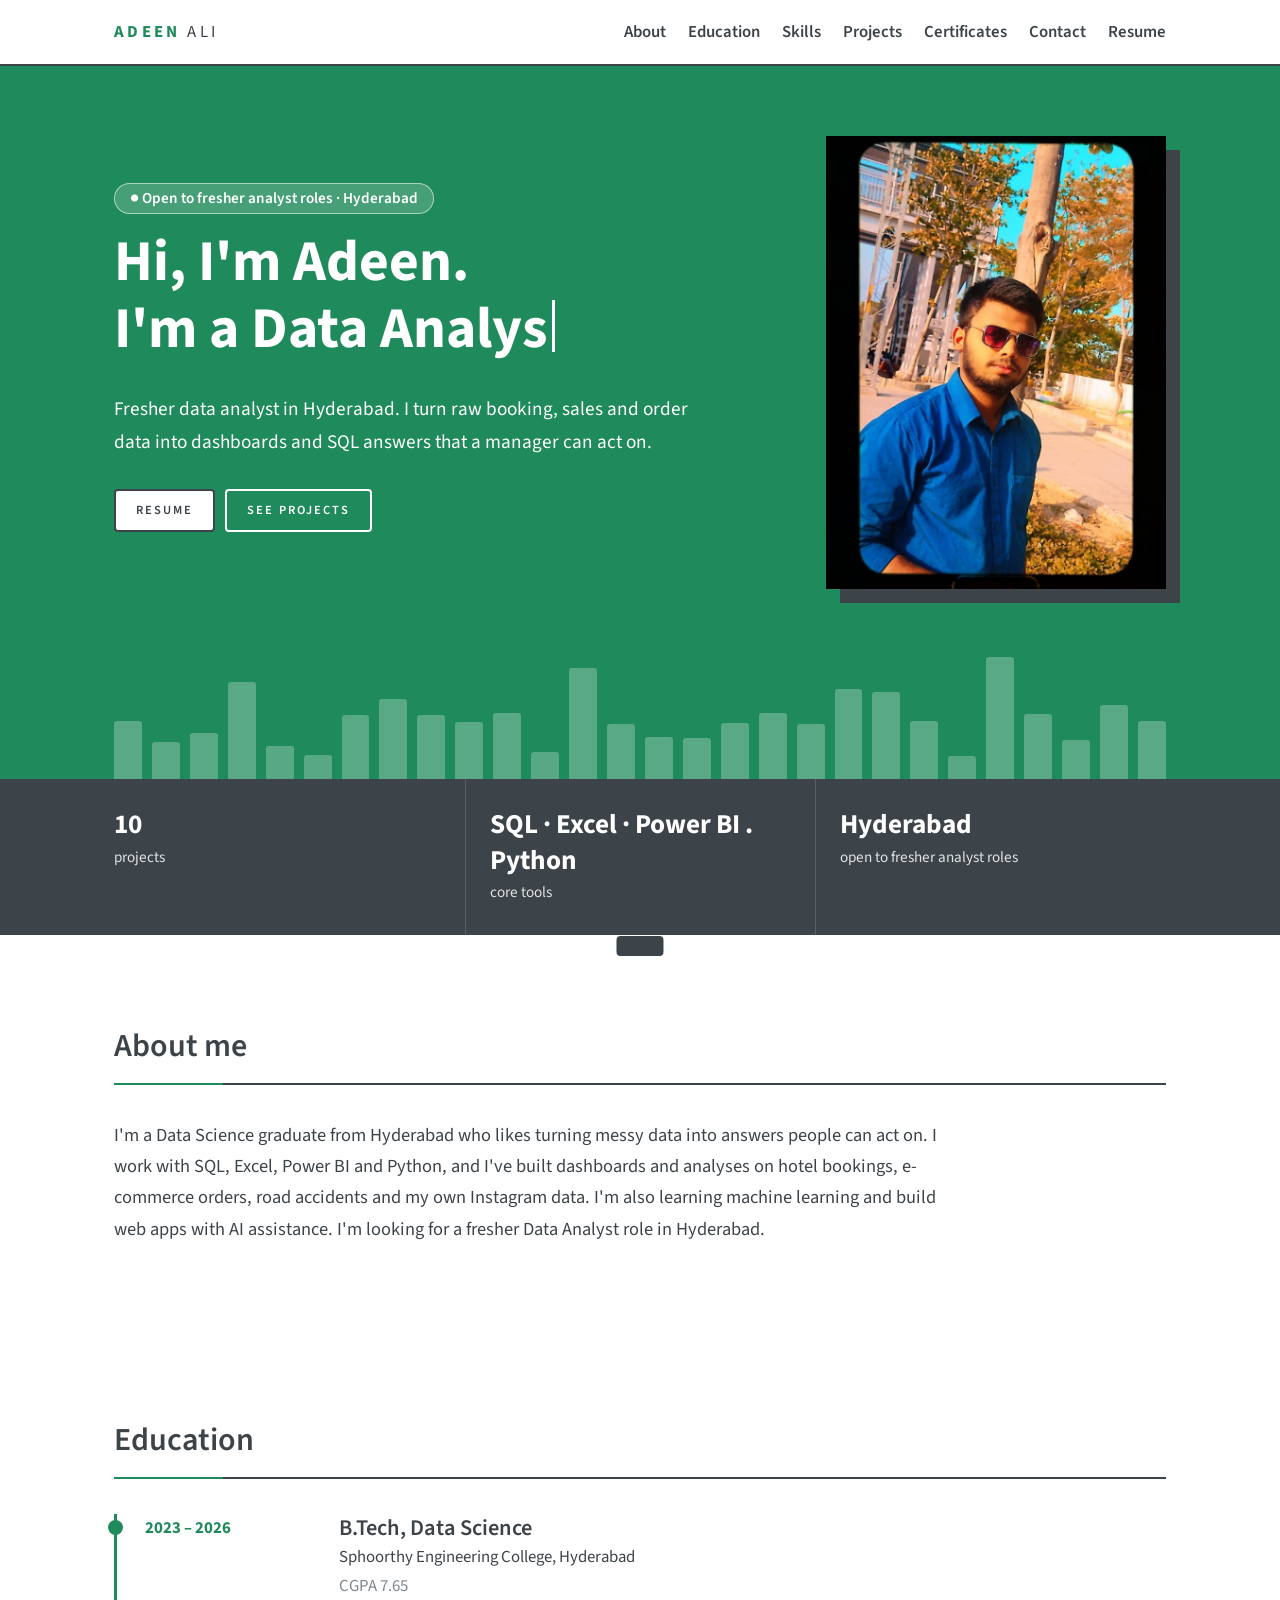
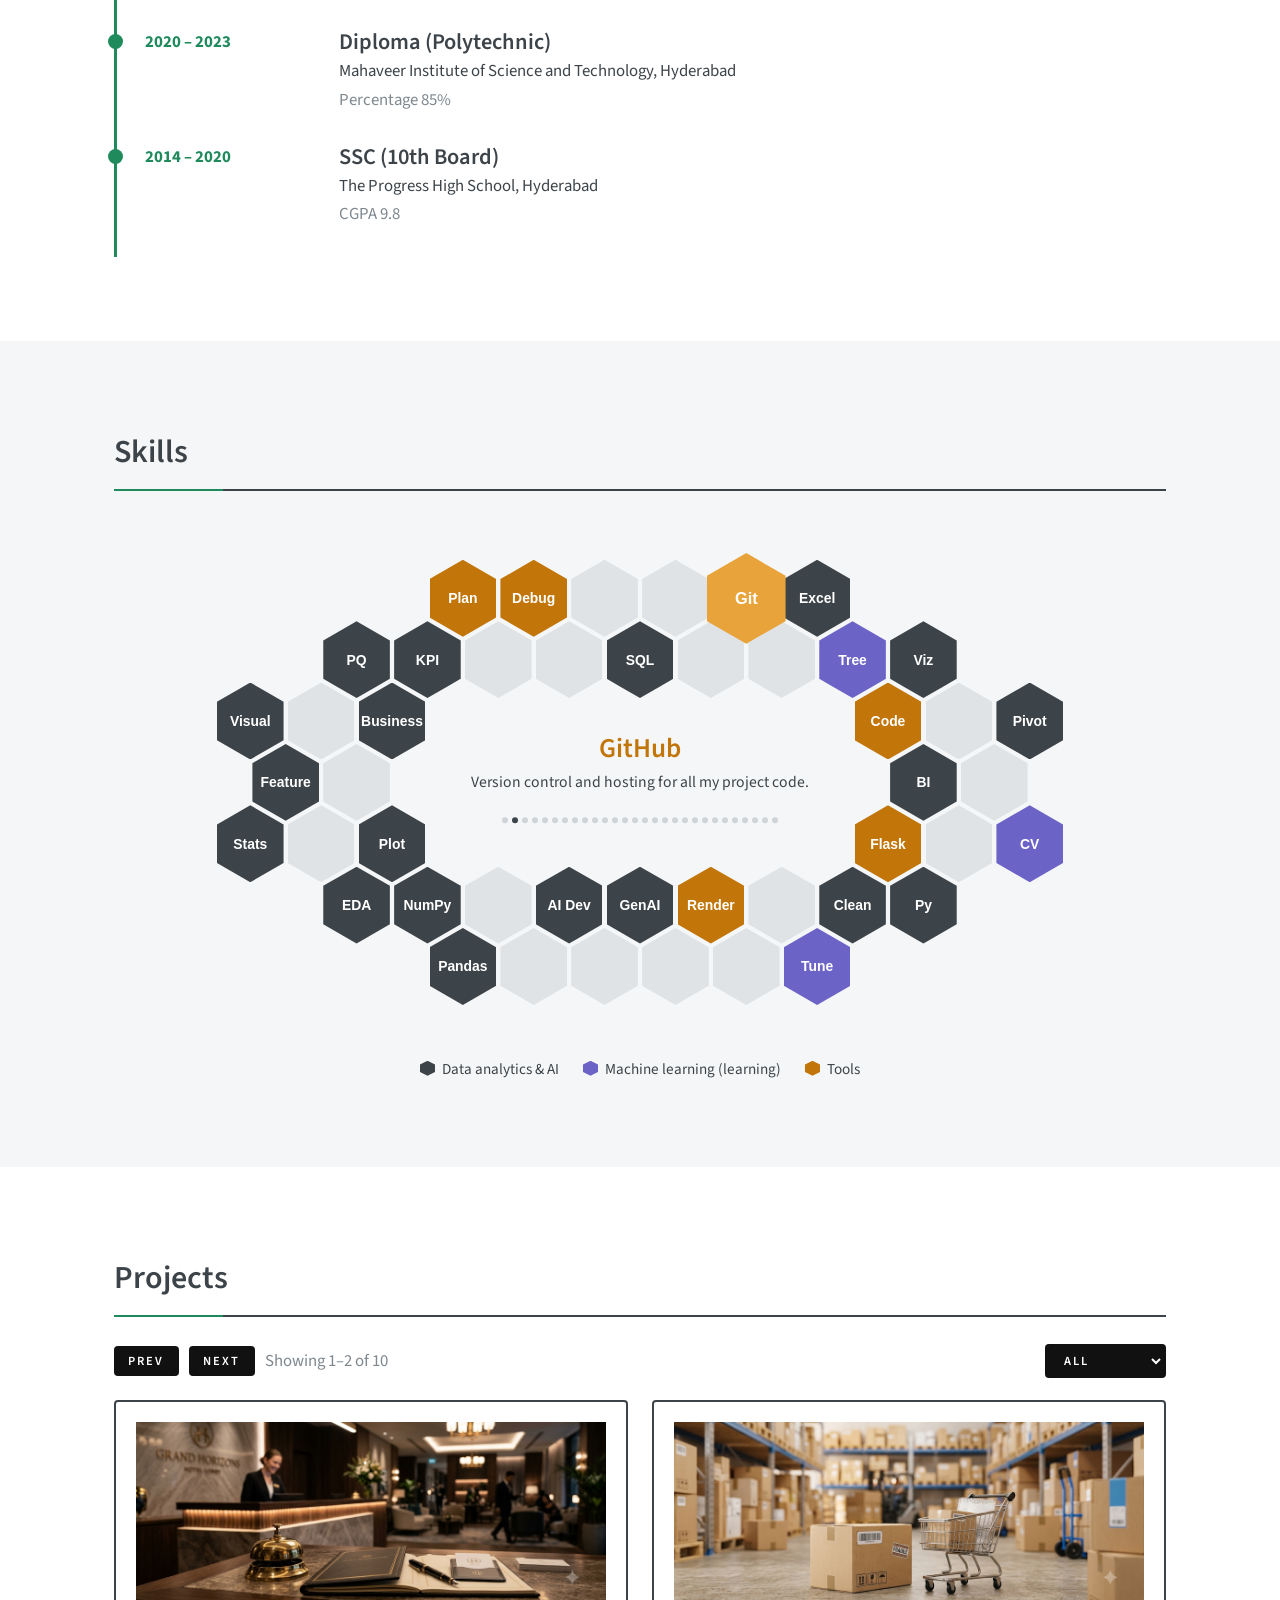
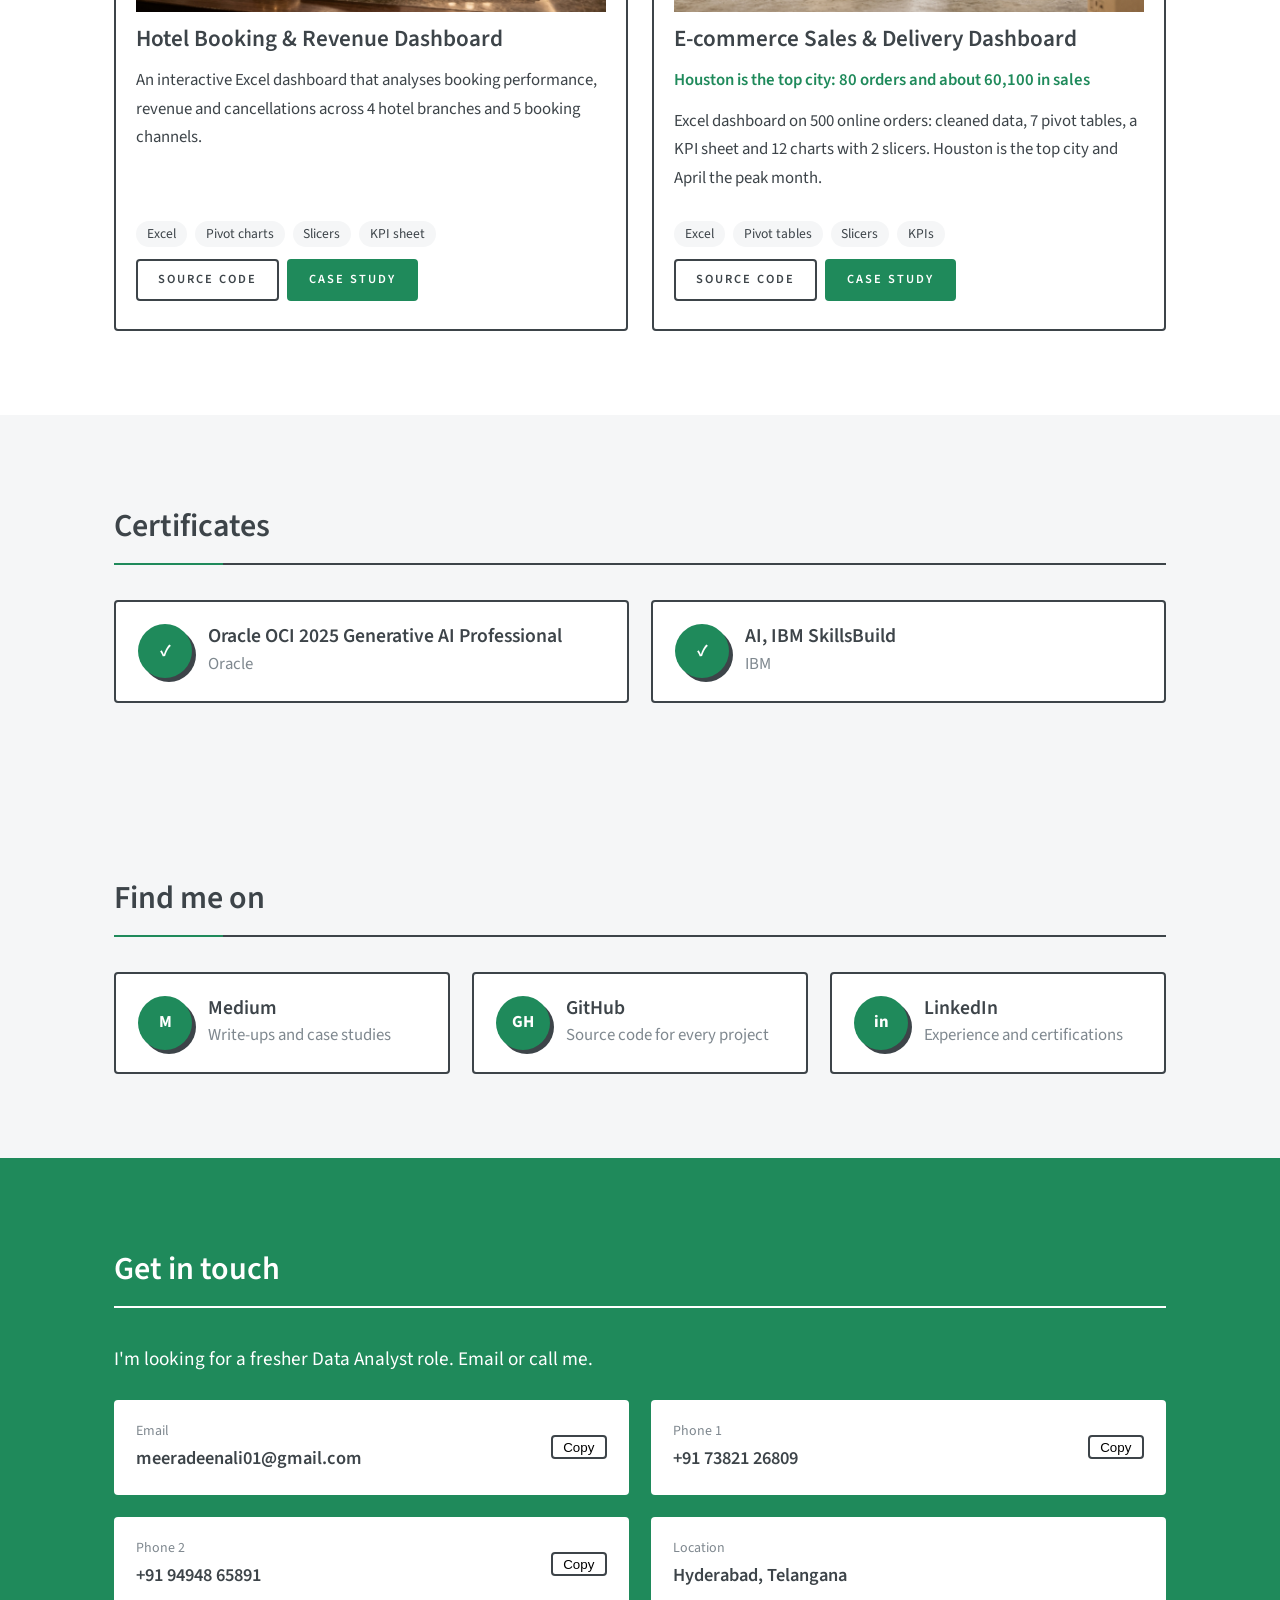
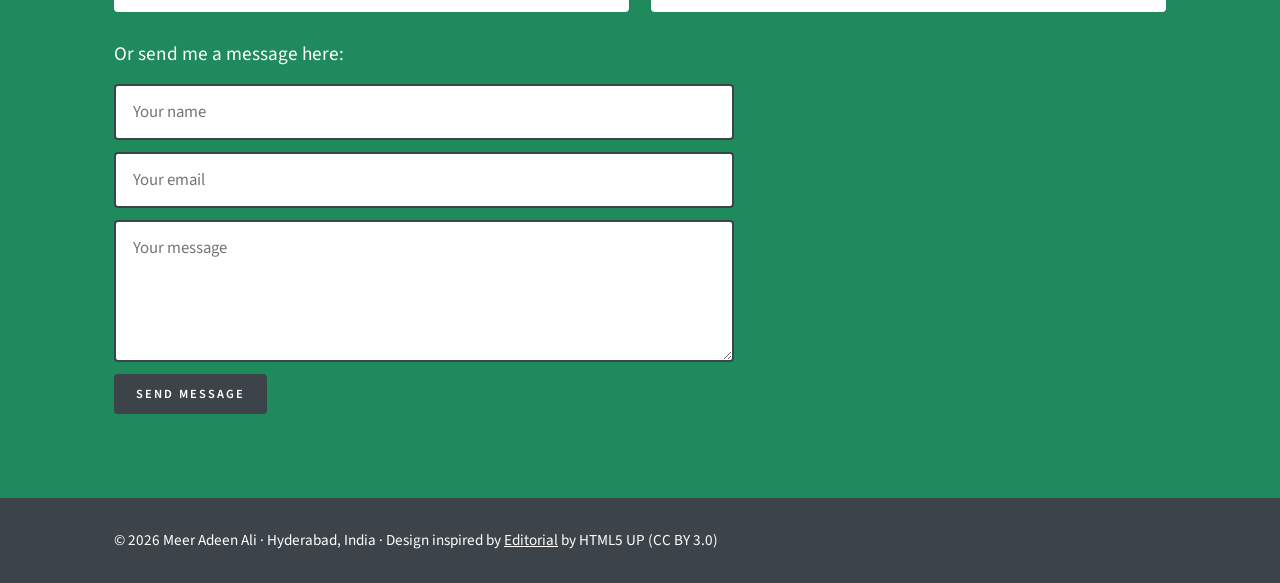
==== commit 7dd3629a: "Set full link preview image address" ====
--- a/index.html
+++ b/index.html
@@ -6,15 +6,15 @@
   <meta name="viewport" content="width=device-width, initial-scale=1">
   <title>Adeen Ali – Data Analyst, Hyderabad</title>
   <meta property="og:title" content="Adeen Ali – Data Analyst, Hyderabad">
-  <meta property="og:description" content="Fresher data analyst in Hyderabad: SQL, Excel, Power BI and Python projects.">
+  <meta property="og:description"
+    content="Fresher data analyst in Hyderabad: SQL, Excel, Power BI and Python projects.">
   <meta property="og:type" content="website">
-  <!-- after you deploy, change this to the full address, e.g. https://YOUR-SITE.netlify.app/images/preview.png -->
-  <meta property="og:image" content="images/preview.png">
+  <meta property="og:url" content="https://adeen-ali.netlify.app/">
+  <meta property="og:image" content="https://adeen-ali.netlify.app/images/preview.png">
+  <meta property="og:image:width" content="1200">
+  <meta property="og:image:height" content="630">
   <meta name="twitter:card" content="summary_large_image">
-  <meta name="theme-color" content="#1f8a5b">
-  <link rel="icon" href="data:image/svg+xml,%3Csvg xmlns='http://www.w3.org/2000/svg' viewBox='0 0 100 100'%3E%3Crect width='100' height='100' rx='20' fill='%231f8a5b'/%3E%3Ctext x='50' y='70' font-size='58' font-weight='700' text-anchor='middle' fill='white' font-family='sans-serif'%3EA%3C/text%3E%3C/svg%3E">
-  <meta name="description"
-    content="Portfolio of Meer Adeen Ali, a fresher data analyst in Hyderabad: SQL, Excel and Power BI projects.">
+  <meta name="twitter:image" content="https://adeen-ali.netlify.app/images/preview.png">
   <link rel="preconnect" href="https://fonts.googleapis.com">
   <link rel="preconnect" href="https://fonts.gstatic.com" crossorigin>
   <link href="https://fonts.googleapis.com/css2?family=Source+Sans+3:wght@300;400;600;700&display=swap"
@@ -766,27 +766,144 @@
         scroll-behavior: auto
       }
     }
-    .avail { display: inline-block; background: rgba(255, 255, 255, .18); border: 1px solid rgba(255, 255, 255, .55); border-radius: 20px; padding: .1em 1em; font-size: .95rem; font-weight: 600; margin-bottom: 1em }
-    .kr { font-weight: 600; color: var(--c); flex: 0 !important }
-    .btn.lv { border-color: var(--c); color: var(--c) }
-    .im img { cursor: zoom-in }
-    .lb { position: fixed; inset: 0; background: rgba(0, 0, 0, .85); display: grid; place-items: center; z-index: 50; cursor: zoom-out; padding: 24px }
-    .lb img { max-width: 100%; max-height: 100%; border-radius: 4px }
-    .cf { display: grid; gap: 12px; margin-top: 14px; max-width: 620px }
-    .cf input, .cf textarea { padding: .7em 1em; border: 2px solid var(--d); border-radius: 4px; font: inherit; color: var(--d) }
-    .cf .btn { justify-self: start; background: var(--d); border-color: var(--d); color: #fff }
-    #tt { position: fixed; right: 20px; bottom: 20px; width: 44px; height: 44px; border-radius: 50%; background: #111; color: #fff; display: grid; place-items: center; font-size: 1.3rem; opacity: 0; pointer-events: none; transition: opacity .25s, background .2s; z-index: 25 }
-    #tt.s { opacity: 1; pointer-events: auto }
-    #tt:hover { background: var(--c) }
-    .mb { display: none; background: none; border: 2px solid var(--d); border-radius: 4px; font-size: 1.2rem; padding: .1em .6em; cursor: pointer; color: var(--d) }
+
+    .avail {
+      display: inline-block;
+      background: rgba(255, 255, 255, .18);
+      border: 1px solid rgba(255, 255, 255, .55);
+      border-radius: 20px;
+      padding: .1em 1em;
+      font-size: .95rem;
+      font-weight: 600;
+      margin-bottom: 1em
+    }
+
+    .kr {
+      font-weight: 600;
+      color: var(--c);
+      flex: 0 !important
+    }
+
+    .btn.lv {
+      border-color: var(--c);
+      color: var(--c)
+    }
+
+    .im img {
+      cursor: zoom-in
+    }
+
+    .lb {
+      position: fixed;
+      inset: 0;
+      background: rgba(0, 0, 0, .85);
+      display: grid;
+      place-items: center;
+      z-index: 50;
+      cursor: zoom-out;
+      padding: 24px
+    }
+
+    .lb img {
+      max-width: 100%;
+      max-height: 100%;
+      border-radius: 4px
+    }
+
+    .cf {
+      display: grid;
+      gap: 12px;
+      margin-top: 14px;
+      max-width: 620px
+    }
+
+    .cf input,
+    .cf textarea {
+      padding: .7em 1em;
+      border: 2px solid var(--d);
+      border-radius: 4px;
+      font: inherit;
+      color: var(--d)
+    }
+
+    .cf .btn {
+      justify-self: start;
+      background: var(--d);
+      border-color: var(--d);
+      color: #fff
+    }
+
+    #tt {
+      position: fixed;
+      right: 20px;
+      bottom: 20px;
+      width: 44px;
+      height: 44px;
+      border-radius: 50%;
+      background: #111;
+      color: #fff;
+      display: grid;
+      place-items: center;
+      font-size: 1.3rem;
+      opacity: 0;
+      pointer-events: none;
+      transition: opacity .25s, background .2s;
+      z-index: 25
+    }
+
+    #tt.s {
+      opacity: 1;
+      pointer-events: auto
+    }
+
+    #tt:hover {
+      background: var(--c)
+    }
+
+    .mb {
+      display: none;
+      background: none;
+      border: 2px solid var(--d);
+      border-radius: 4px;
+      font-size: 1.2rem;
+      padding: .1em .6em;
+      cursor: pointer;
+      color: var(--d)
+    }
+
     @media(max-width:800px) {
-      .mb { display: block }
-      header nav { display: none; position: absolute; top: 64px; left: 0; right: 0; background: #fff; flex-direction: column; align-items: flex-start; gap: 0; padding: 8px 24px 16px; border-bottom: 2px solid var(--d); overflow: visible }
-      header nav.open { display: flex }
-      header nav a:nth-child(n+4) { display: block }
-      header nav a { padding: .5em 0; width: 100% }
-    }
-
+      .mb {
+        display: block
+      }
+
+      header nav {
+        display: none;
+        position: absolute;
+        top: 64px;
+        left: 0;
+        right: 0;
+        background: #fff;
+        flex-direction: column;
+        align-items: flex-start;
+        gap: 0;
+        padding: 8px 24px 16px;
+        border-bottom: 2px solid var(--d);
+        overflow: visible
+      }
+
+      header nav.open {
+        display: flex
+      }
+
+      header nav a:nth-child(n+4) {
+        display: block
+      }
+
+      header nav a {
+        padding: .5em 0;
+        width: 100%
+      }
+    }
   </style>
 </head>
 
@@ -795,9 +912,10 @@
   <header>
     <div class="w">
       <a class="brand" href="#top">ADEEN <span>ALI</span></a>
-      <nav id="nav"><a href="#about">About</a><a href="#education">Education</a><a href="#skills">Skills</a><a href="#projects">Projects</a><a
-          href="#certs">Certificates</a><a href="#contact">Contact</a><a id="resumeNav" href="#" target="_blank"
-          rel="noopener">Resume</a></nav><button class="mb" id="mb" aria-label="Menu">☰</button>
+      <nav id="nav"><a href="#about">About</a><a href="#education">Education</a><a href="#skills">Skills</a><a
+          href="#projects">Projects</a><a href="#certs">Certificates</a><a href="#contact">Contact</a><a id="resumeNav"
+          href="#" target="_blank" rel="noopener">Resume</a></nav><button class="mb" id="mb"
+        aria-label="Menu">☰</button>
     </div>
   </header>
 
@@ -853,7 +971,8 @@
       <div class="w">
         <h2>Projects</h2>
         <div class="ctl"><button class="btn" id="prev" aria-label="Previous projects">Prev</button><button class="btn"
-            id="next" aria-label="Next projects">Next</button><span class="m" id="count"></span><select class="sel" id="flt" aria-label="Filter projects"></select></div>
+            id="next" aria-label="Next projects">Next</button><span class="m" id="count"></span><select class="sel"
+            id="flt" aria-label="Filter projects"></select></div>
         <div class="track" id="track"></div>
       </div>
     </section>
@@ -947,7 +1066,7 @@
         { t: 'E-commerce Sales & Delivery Dashboard', d: 'Excel dashboard on 500 online orders: cleaned data, 7 pivot tables, a KPI sheet and 12 charts with 2 slicers. Houston is the top city and April the peak month.', tags: ['Excel', 'Pivot tables', 'Slicers', 'KPIs'], img: 'images/ecommerce-dashboard.png', src: 'https://github.com/Adeen0504/excel-sales-delivery-dashboard', r: 'Houston is the top city: 80 orders and about 60,100 in sales', feat: 1, f: ['DA'], cs: 'case.html?p=ecommerce-sales-delivery' },
         { t: 'Road Accident Analysis', d: 'Python analysis of 12,316 road accidents: cleaning, new features and four insights on timing, driver experience, causes and severity. Wet roads are 37% of night accidents against 18% by day.', tags: ['Python', 'pandas', 'EDA', 'Data cleaning'], img: 'images/accident.png', src: 'https://github.com/Adeen0504/road-accident-analysis', r: 'Wet roads: 37% of night accidents against 18% by day', feat: 1, f: ['DA'], cs: 'case.html?p=road-accident' },
         { t: 'Social Media Analytics (SQL)', d: '10 SQL queries on a 7-table social media database: most active users, trending hashtags, influencers and inactive users. I found and fixed join and column mistakes along the way.', tags: ['SQL', 'MySQL', 'Subqueries', 'AI-assisted'], img: 'images/socialmedia.png', src: 'https://github.com/Adeen0504/social-media-sql-analysis', r: '47 of 1,000 users never posted, liked or commented', feat: 1, f: ['DA'] },
-        { t: 'Instagram_EDA', d: "A breakdown of who I follow, what I'm into, and what I actually scroll — built entirely from my own liked-posts export.", tags: ['EDA', 'Data cleaning'], img: 'images/instagram.png', src: 'https://github.com/Adeen0504/INSTAGRAM_EDA', cs: 'case.html?p=instagram', feat: 1, f: ['DA'] , live: 'https://adeen0504.github.io/INSTAGRAM_EDA/insta_report.html'},
+        { t: 'Instagram_EDA', d: "A breakdown of who I follow, what I'm into, and what I actually scroll — built entirely from my own liked-posts export.", tags: ['EDA', 'Data cleaning'], img: 'images/instagram.png', src: 'https://github.com/Adeen0504/INSTAGRAM_EDA', cs: 'case.html?p=instagram', feat: 1, f: ['DA'], live: 'https://adeen0504.github.io/INSTAGRAM_EDA/insta_report.html' },
         { t: 'Customer Purchase Analytics', d: 'Statistical analysis of 500 customers. Online customers buy 53.6% of the time against 40.3% offline (p = 0.0039), while product category and discounts show no link.', tags: ['Python', 'Hypothesis testing', 'Statistics', 'AI-assisted'], img: 'images/customer.png', src: 'https://github.com/Adeen0504/customer-purchase-analytics', r: 'Online buyers: 53.6% vs 40.3% offline (p = 0.0039)', f: ['DA', 'DS'] },
         { t: 'Flood Impact on Agriculture & Economy', d: 'Machine learning project using historical flood-related data to explore and predict the potential impact of floods on agriculture and the economy across Telangana. Built using a Random Forest regression model.', tags: ['Prediction', 'Data science'], img: 'images/flood.png', src: 'https://github.com/Adeen0504/Predicting-Flood-Impact-On-Agriculture-And-Economy',/* cs: 'case.html?p=flood', */f: ['DS'], live: 'https://flood-prediction-pfi8.onrender.com/' },
         { t: 'PrintDrop', d: 'A web application designed to simplify the printing process for customers and Xerox shop owners. Customers can submit documents and printing preferences online, while shop owners can manage incoming orders and track their printing status.', tags: ['Web app', 'AI-assisted'], img: 'images/printdrop.png', src: 'https://github.com/Adeen0504/PrintDrop', cs: 'case.html?p=printdrop', live: '', f: ['Web'] },
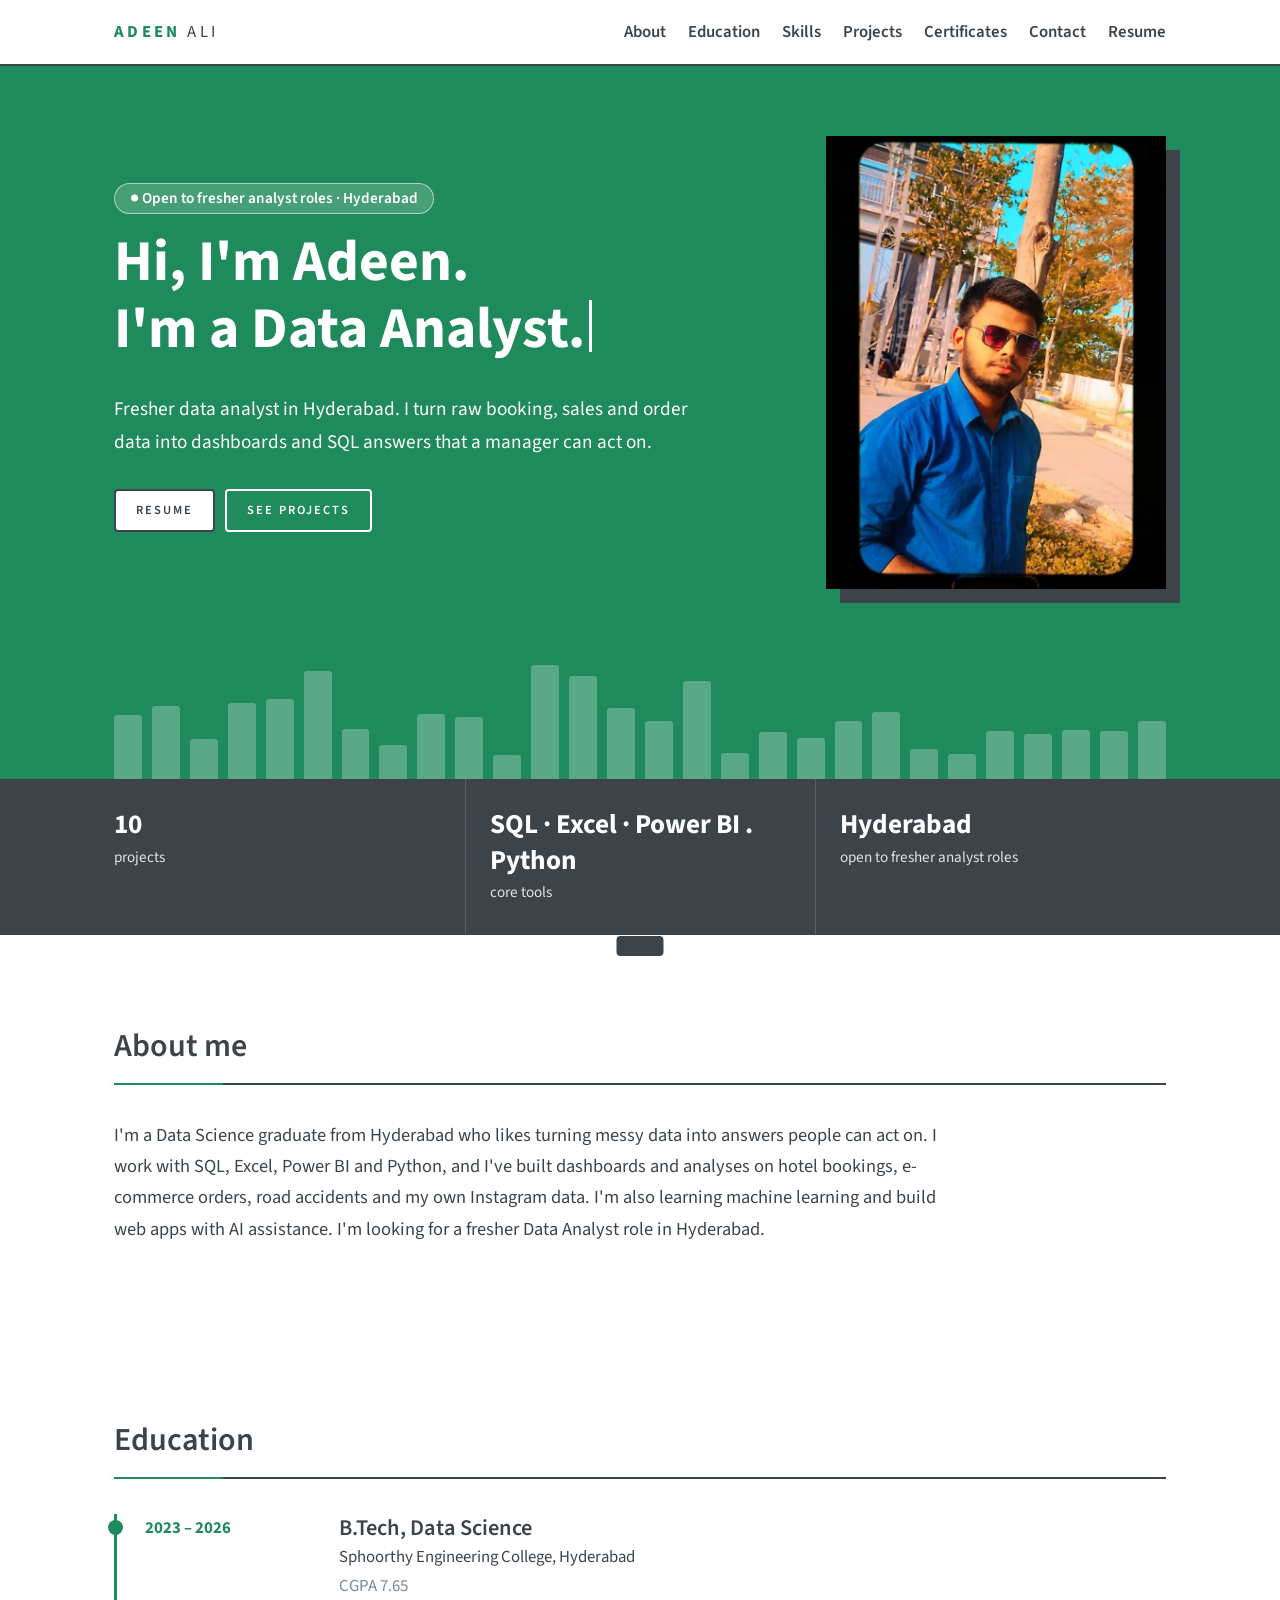
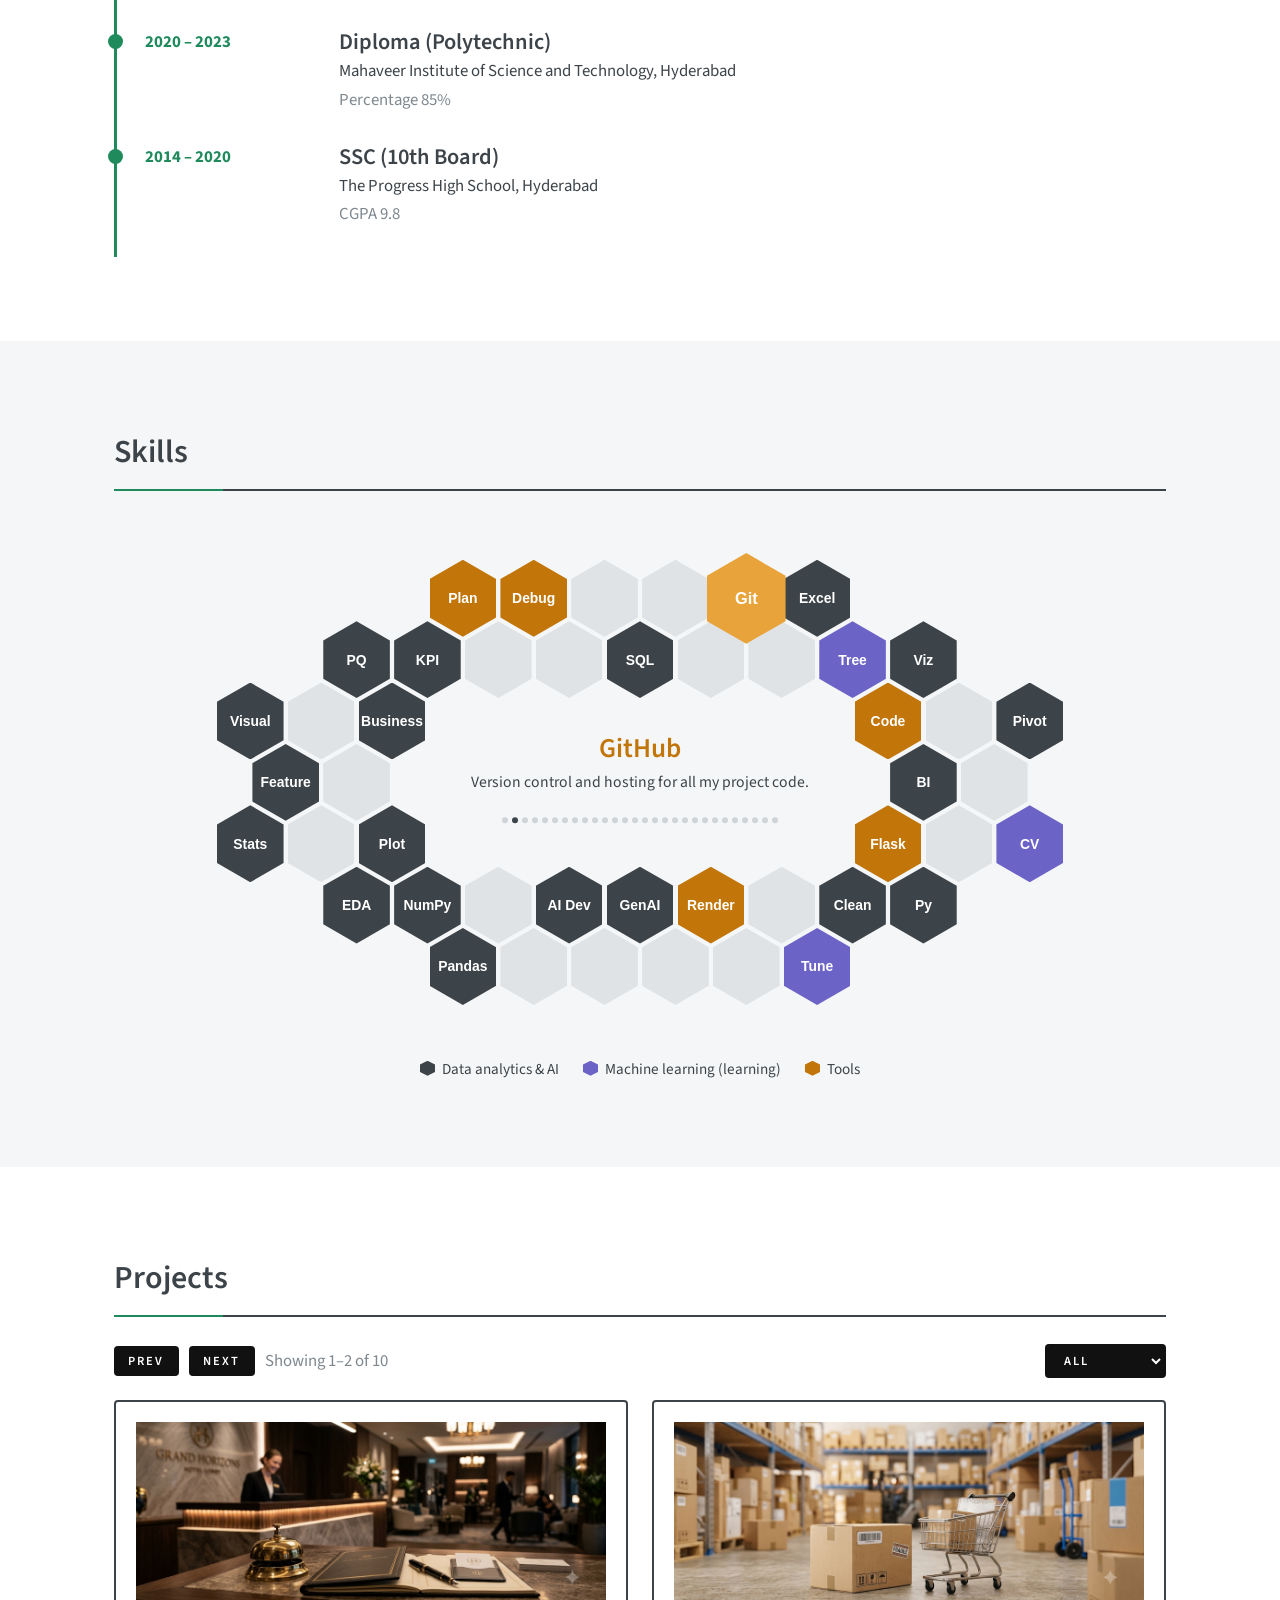
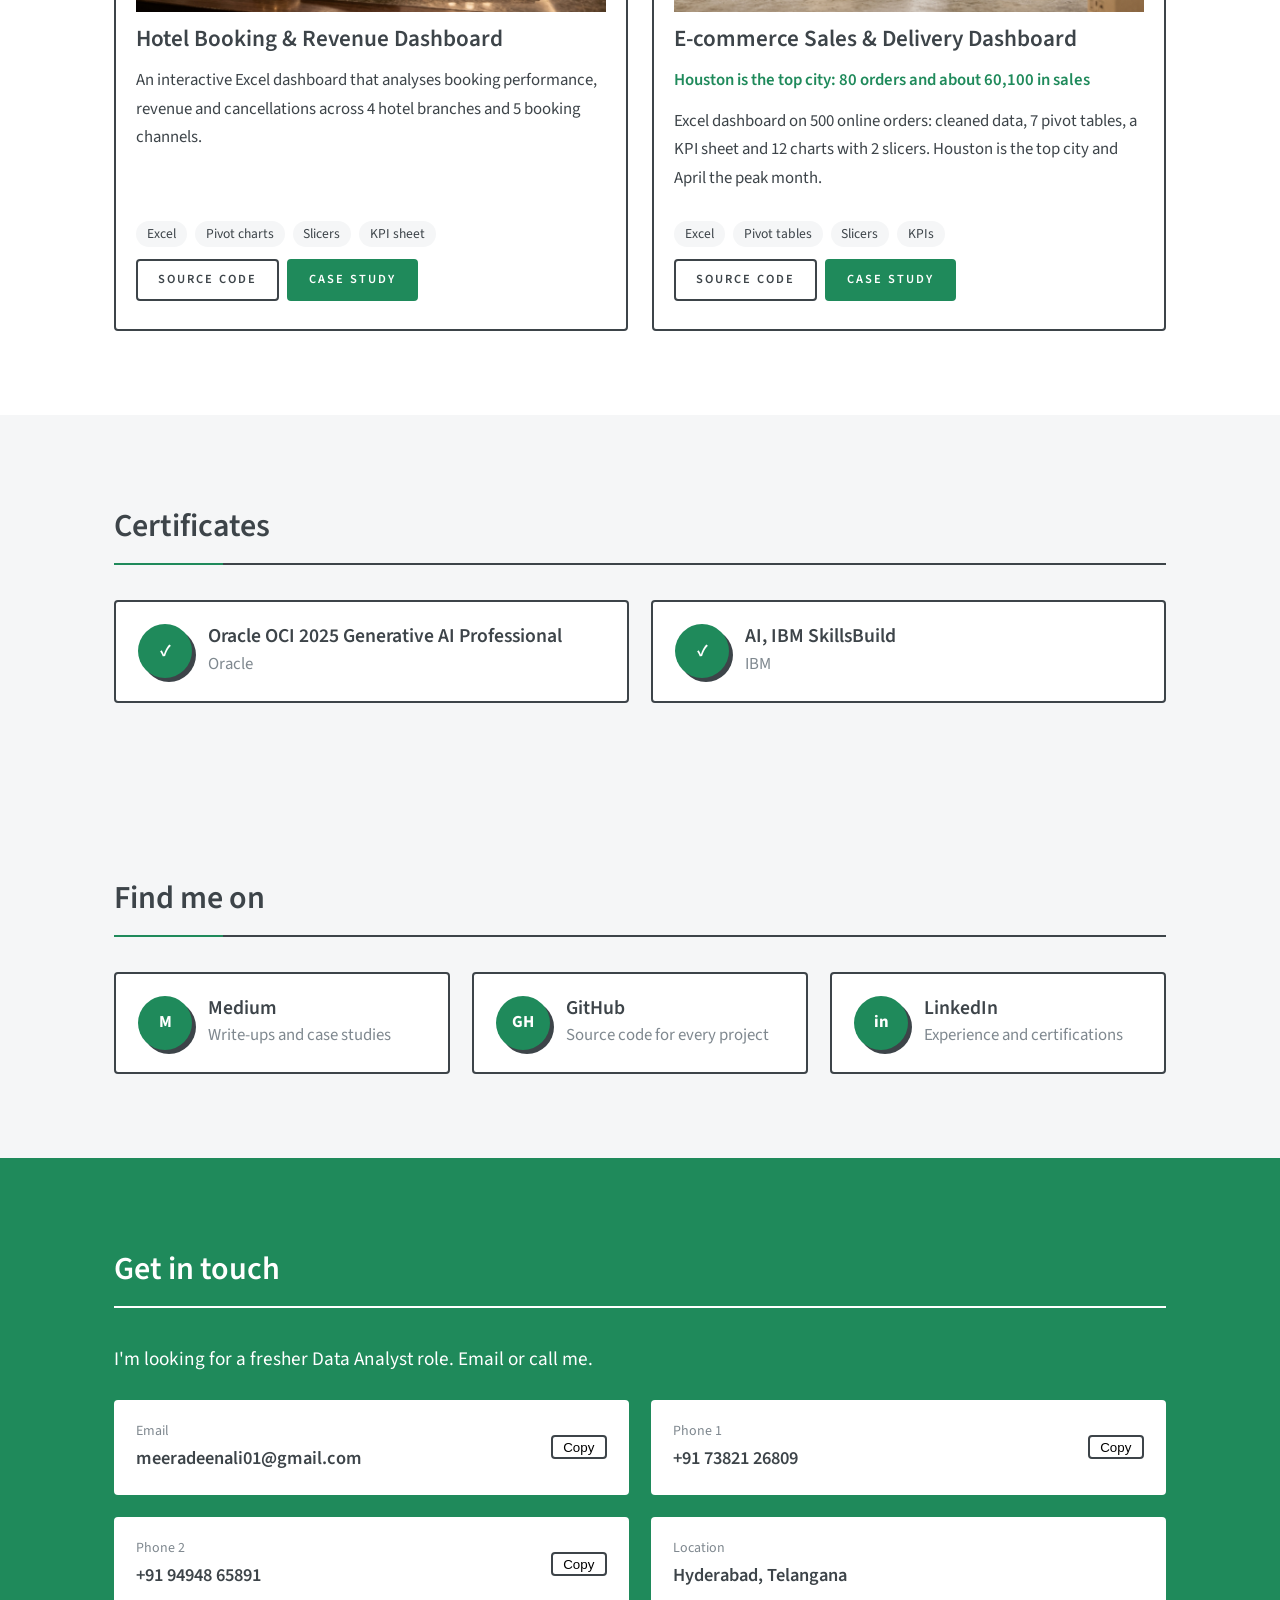
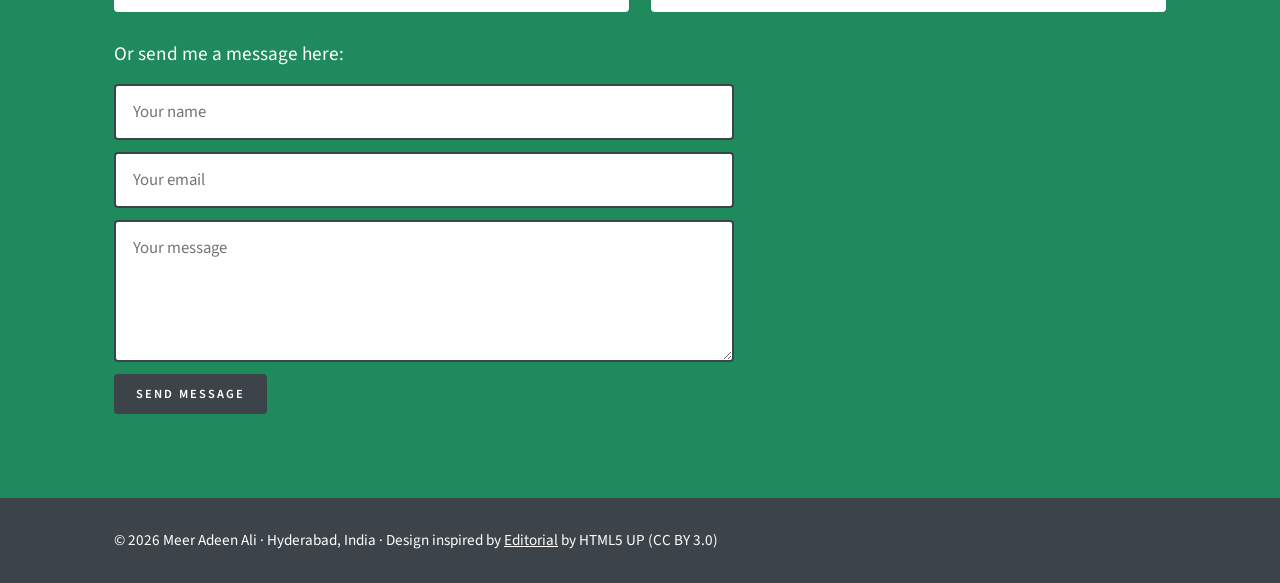
==== commit 26644384: "Set full link preview image address" ====
--- a/index.html
+++ b/index.html
@@ -4,17 +4,38 @@
 <head>
   <meta charset="utf-8">
   <meta name="viewport" content="width=device-width, initial-scale=1">
+
   <title>Adeen Ali – Data Analyst, Hyderabad</title>
+
+  <!-- SEO description -->
+  <meta name="description"
+    content="Portfolio of Meer Adeen Ali, a fresher data analyst in Hyderabad, showcasing projects in SQL, Excel, Power BI and Python.">
+
+  <!-- Open Graph: LinkedIn, WhatsApp, Facebook, etc. -->
   <meta property="og:title" content="Adeen Ali – Data Analyst, Hyderabad">
   <meta property="og:description"
-    content="Fresher data analyst in Hyderabad: SQL, Excel, Power BI and Python projects.">
+    content="Explore my Data Analytics portfolio featuring SQL, Excel, Power BI and Python projects.">
   <meta property="og:type" content="website">
   <meta property="og:url" content="https://adeen-ali.netlify.app/">
   <meta property="og:image" content="https://adeen-ali.netlify.app/images/preview.png">
   <meta property="og:image:width" content="1200">
   <meta property="og:image:height" content="630">
+
+  <!-- Twitter / X preview -->
   <meta name="twitter:card" content="summary_large_image">
+  <meta name="twitter:title" content="Adeen Ali – Data Analyst, Hyderabad">
+  <meta name="twitter:description"
+    content="Explore my Data Analytics portfolio featuring SQL, Excel, Power BI and Python projects.">
   <meta name="twitter:image" content="https://adeen-ali.netlify.app/images/preview.png">
+
+  <!-- Browser theme -->
+  <meta name="theme-color" content="#1f8a5b">
+
+  <!-- Favicon -->
+  <link rel="icon"
+    href="data:image/svg+xml,%3Csvg xmlns='http://www.w3.org/2000/svg' viewBox='0 0 100 100'%3E%3Crect width='100' height='100' rx='20' fill='%231f8a5b'/%3E%3Ctext x='50' y='70' font-size='58' font-weight='700' text-anchor='middle' fill='white' font-family='sans-serif'%3EA%3C/text%3E%3C/svg%3E">
+
+  <!-- Google Fonts -->
   <link rel="preconnect" href="https://fonts.googleapis.com">
   <link rel="preconnect" href="https://fonts.gstatic.com" crossorigin>
   <link href="https://fonts.googleapis.com/css2?family=Source+Sans+3:wght@300;400;600;700&display=swap"
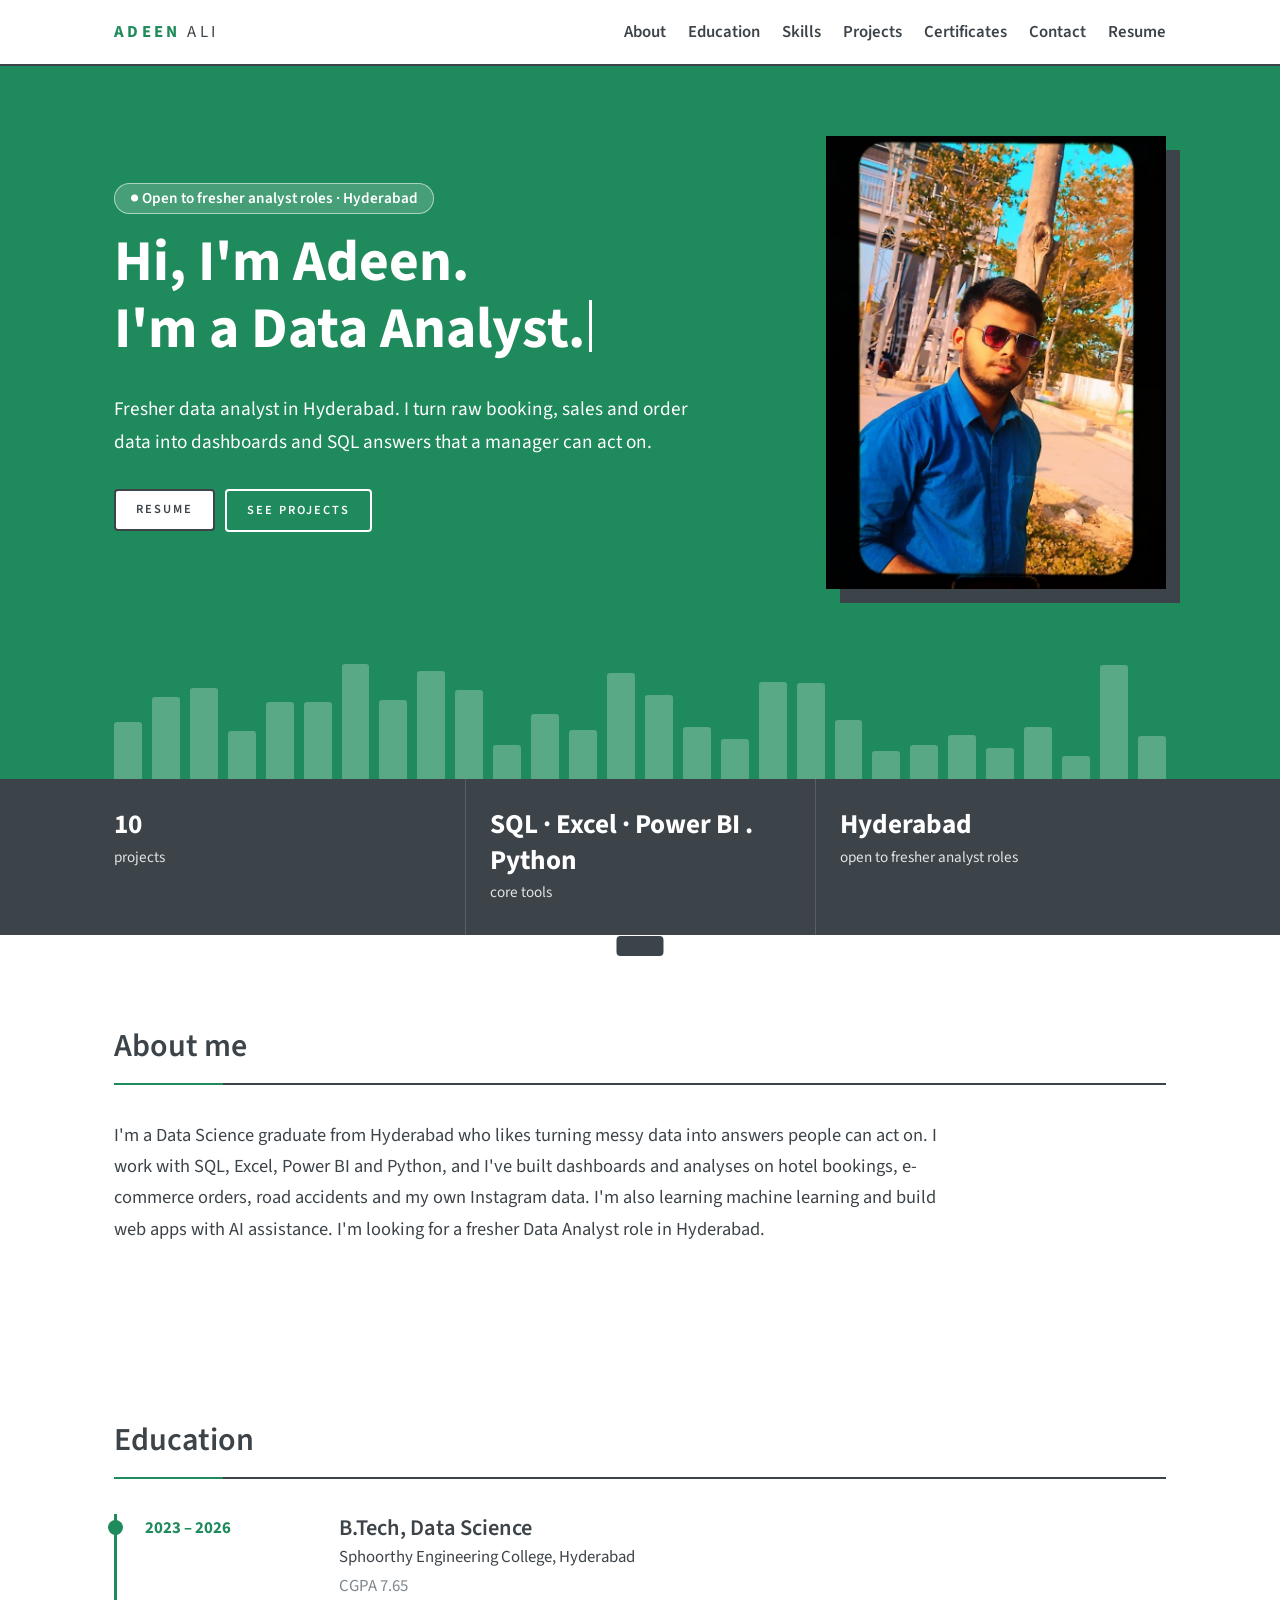
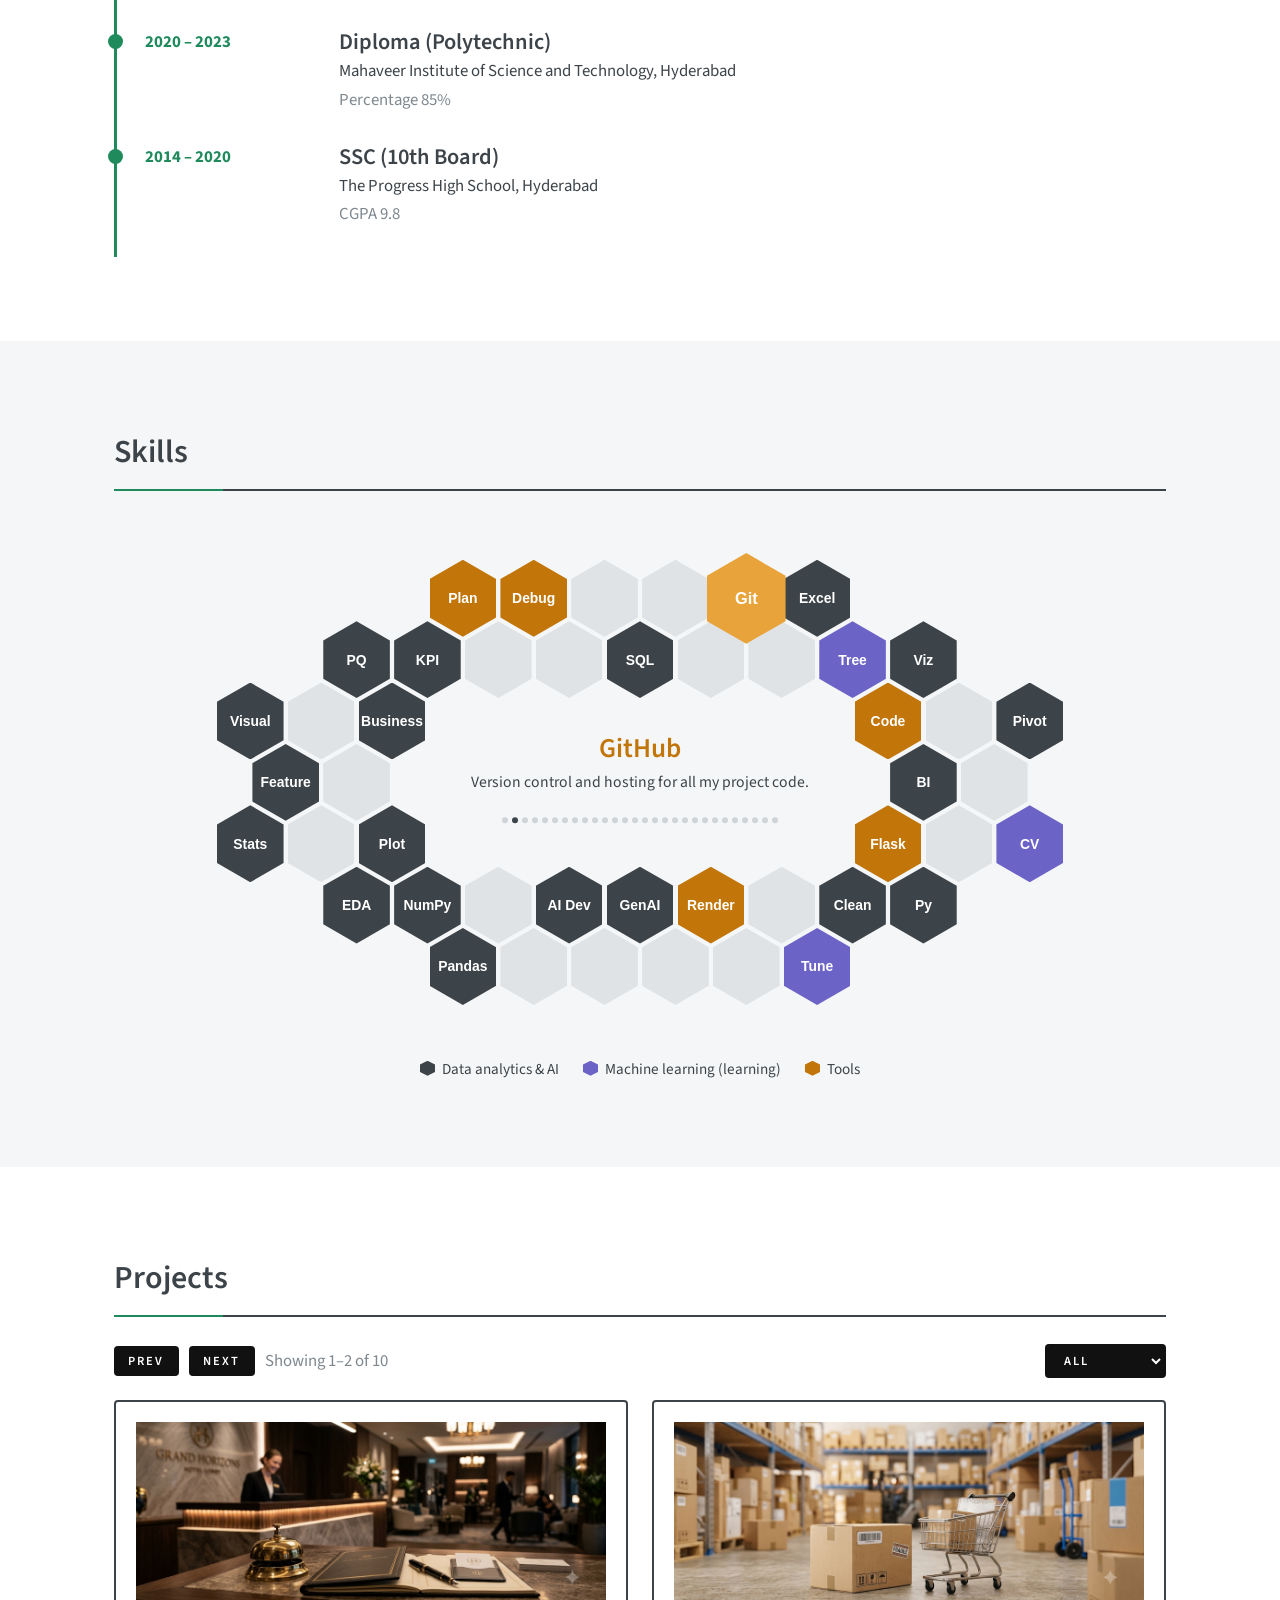
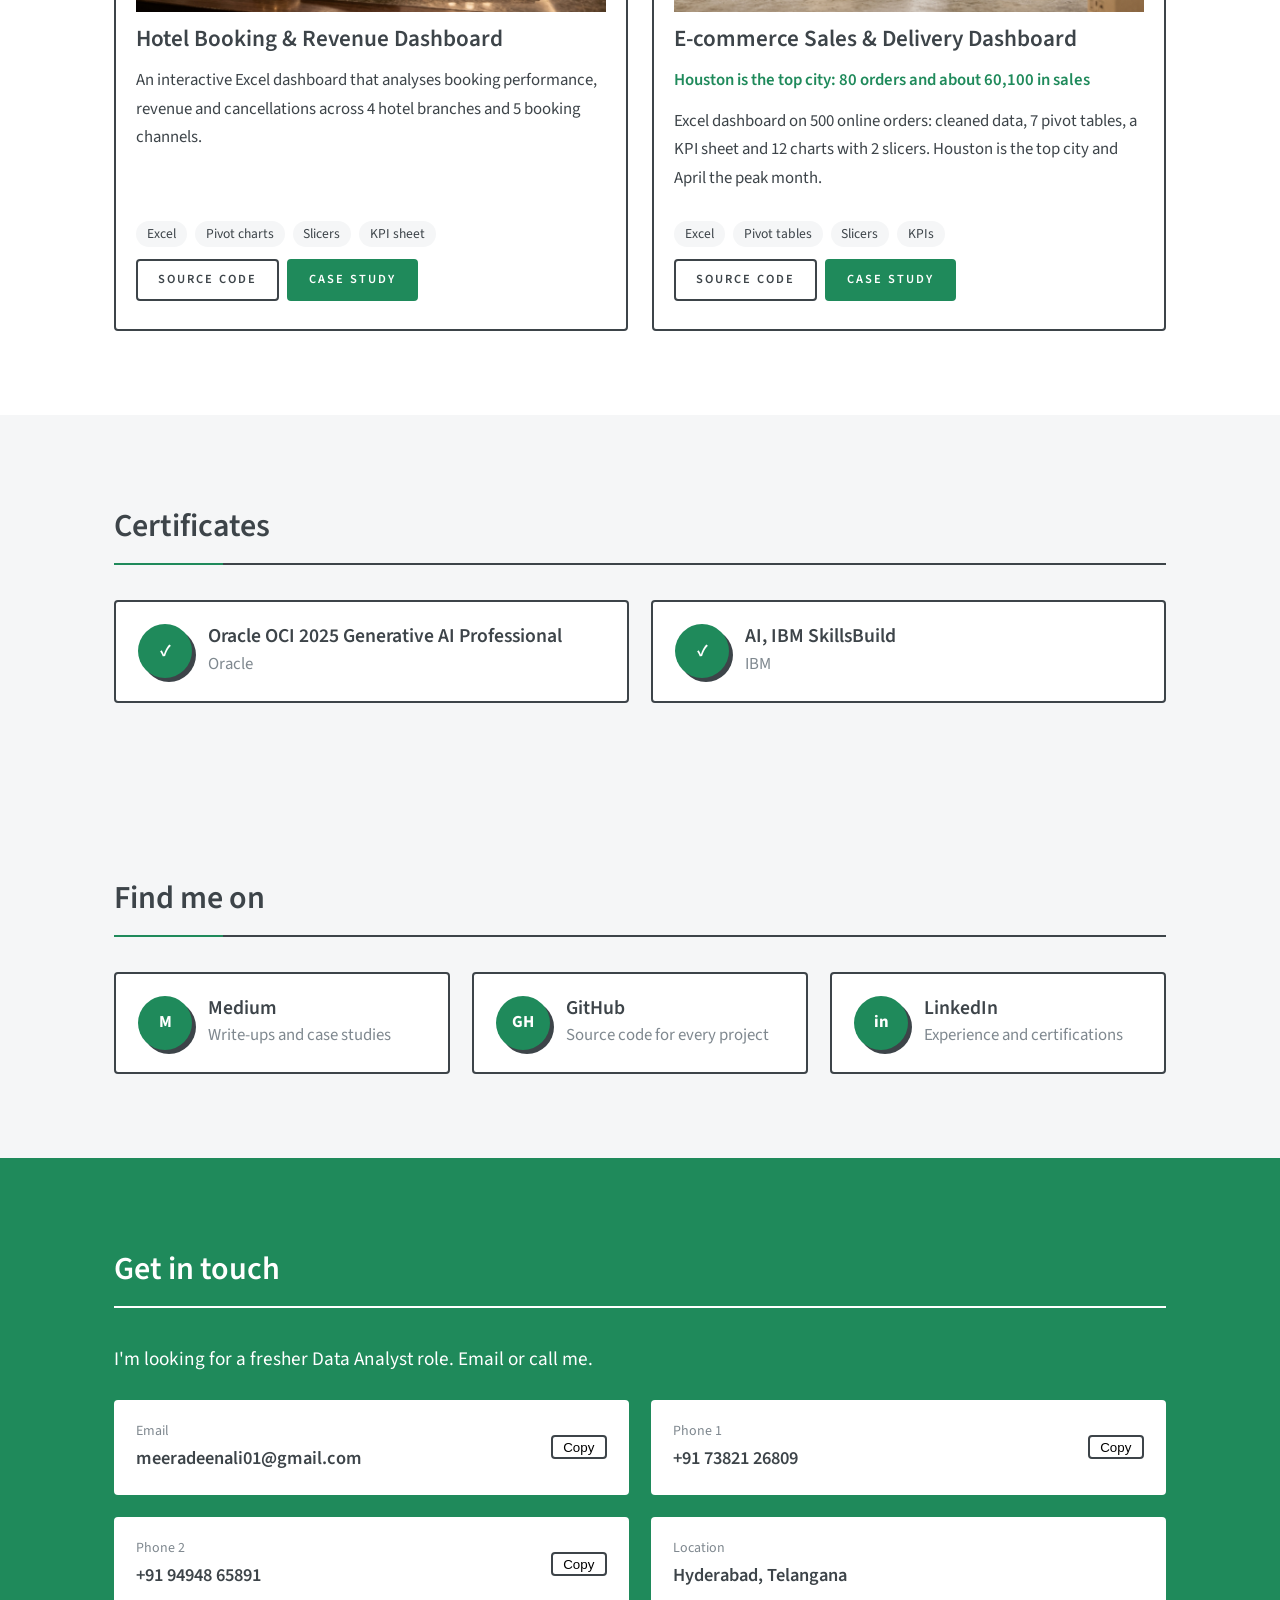
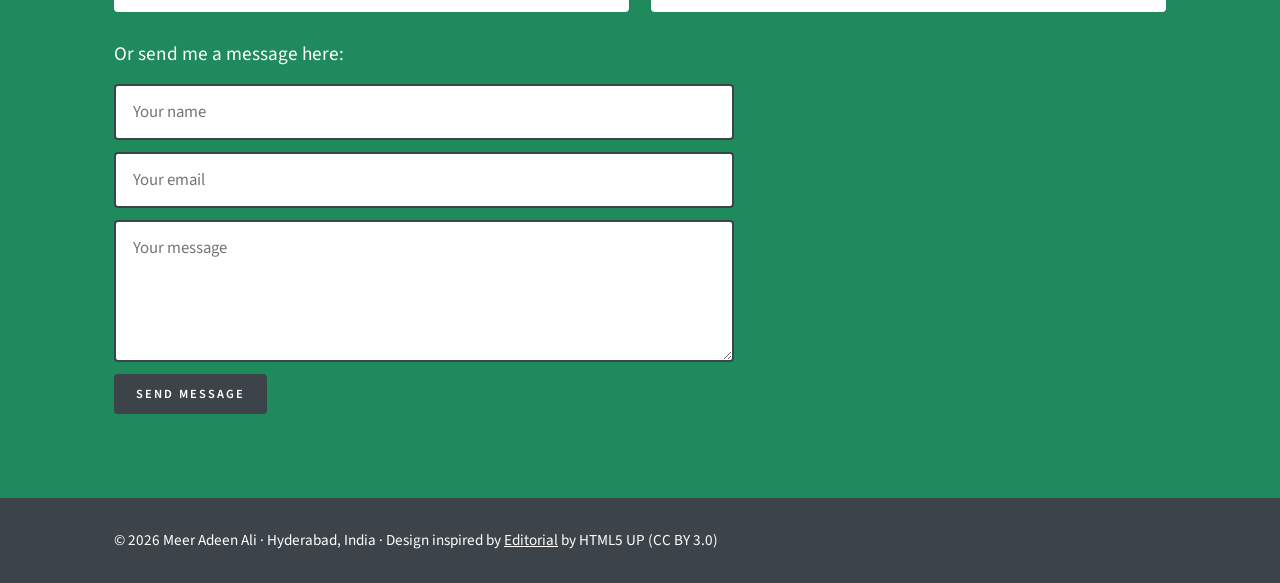
==== commit 45b9d177: "Resume Updated" ====
--- a/index.html
+++ b/index.html
@@ -1042,7 +1042,7 @@
     /* list order = order around the oval, starting at the top and going clockwise */
     const D = {
       roles: ['Data Analyst.', 'Dashboard Builder.', 'SQL Query Writer.', 'Excel & Power BI User.'],
-      resume: 'Resume .pdf',
+      resume: 'Meer_Adeen_Ali_Resume_Data_Analyst.pdf',
       about: "I'm a Data Science graduate from Hyderabad who likes turning messy data into answers people can act on. I work with SQL, Excel, Power BI and Python, and I've built dashboards and analyses on hotel bookings, e-commerce orders, road accidents and my own Instagram data. I'm also learning machine learning and build web apps with AI assistance. I'm looking for a fresher Data Analyst role in Hyderabad.",
       defaultView: 'all', /* 'all' | 'featured' | a field such as 'DA'. A link ending in ?view=featured overrides this */
       email: 'meeradeenali01@gmail.com',
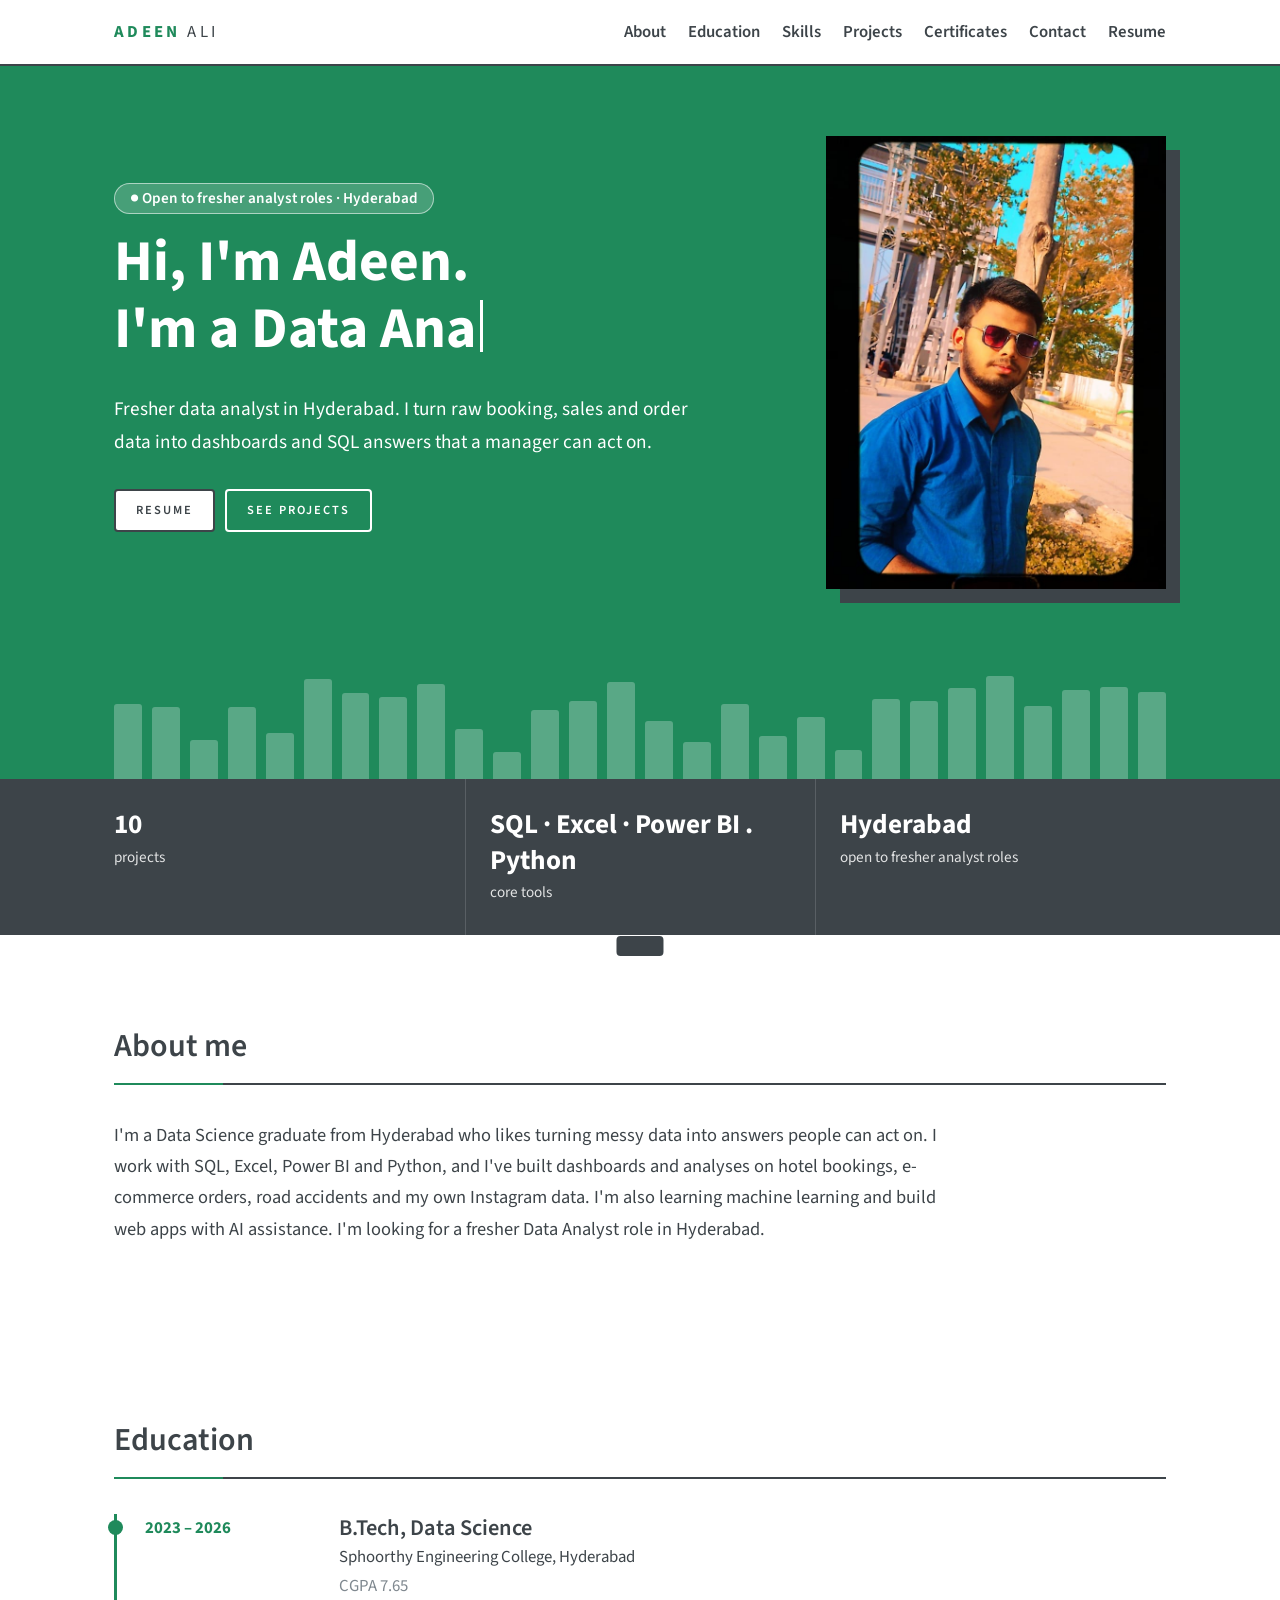
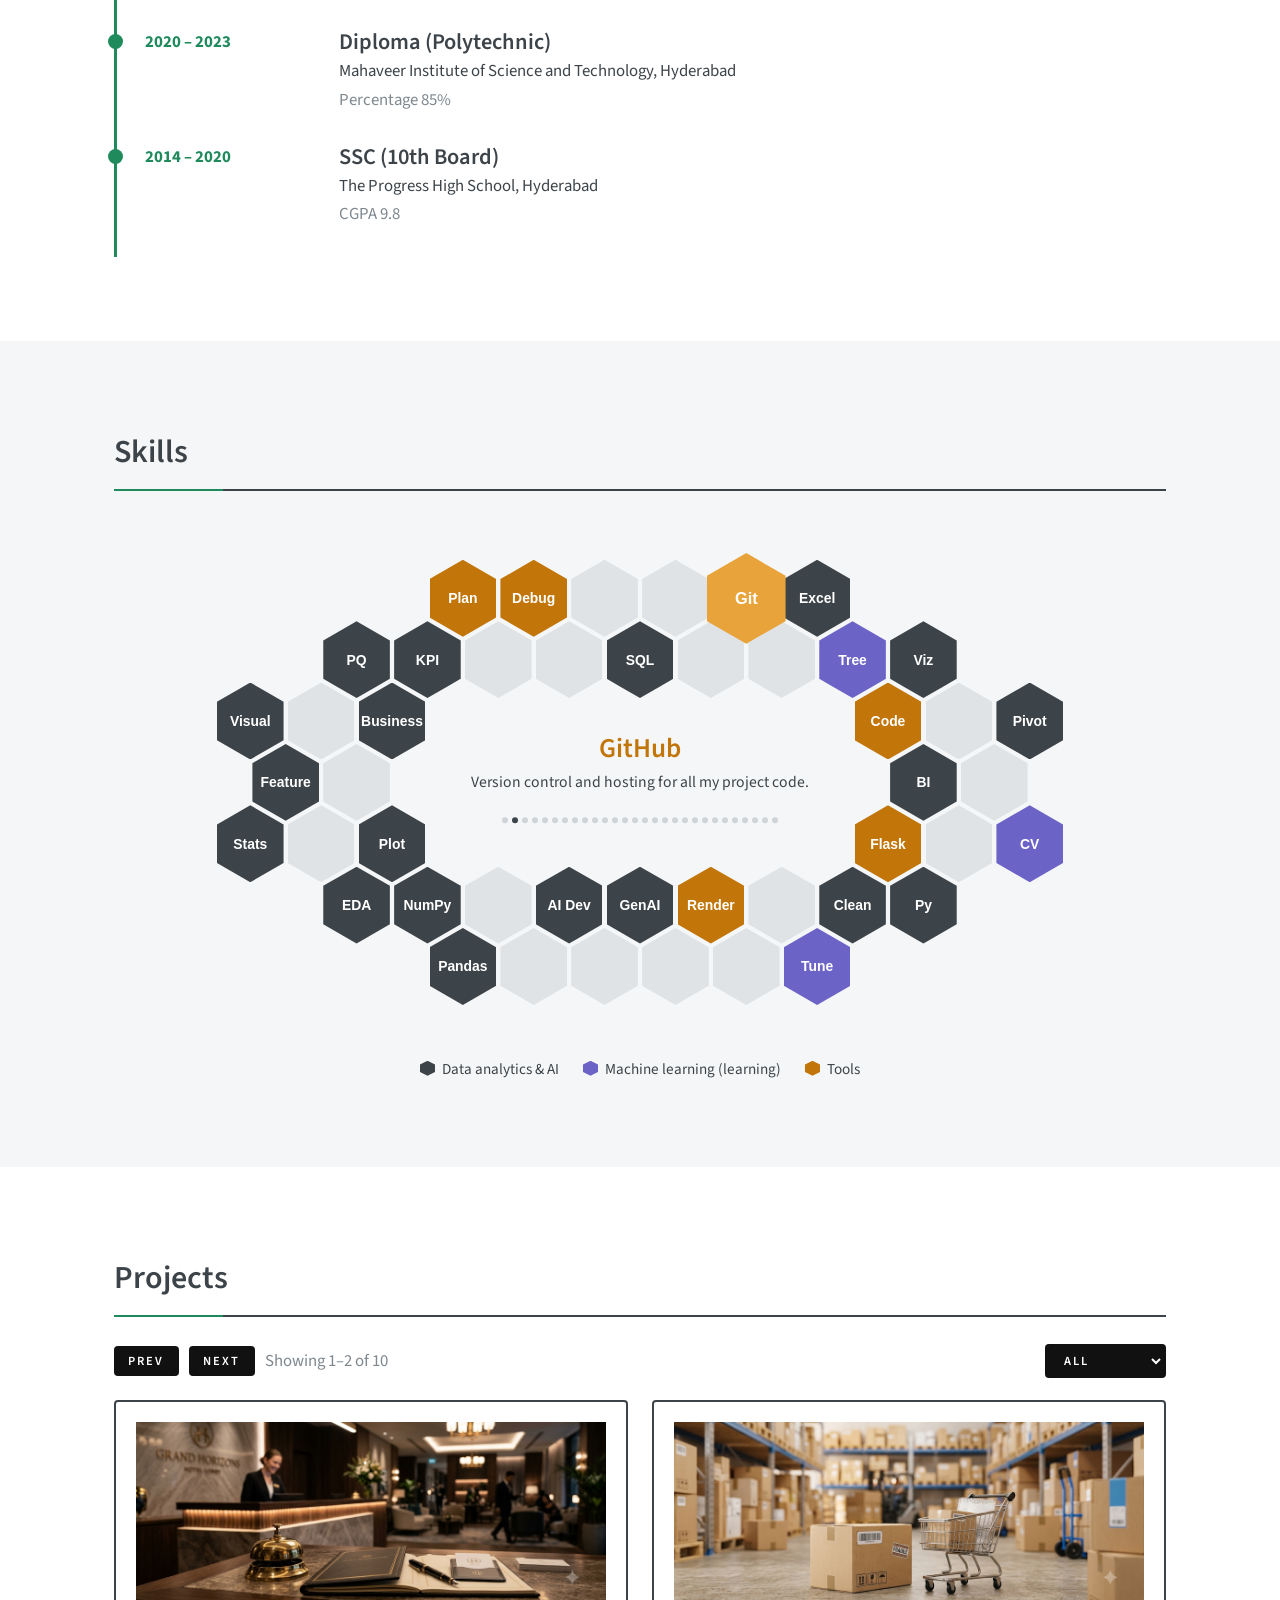
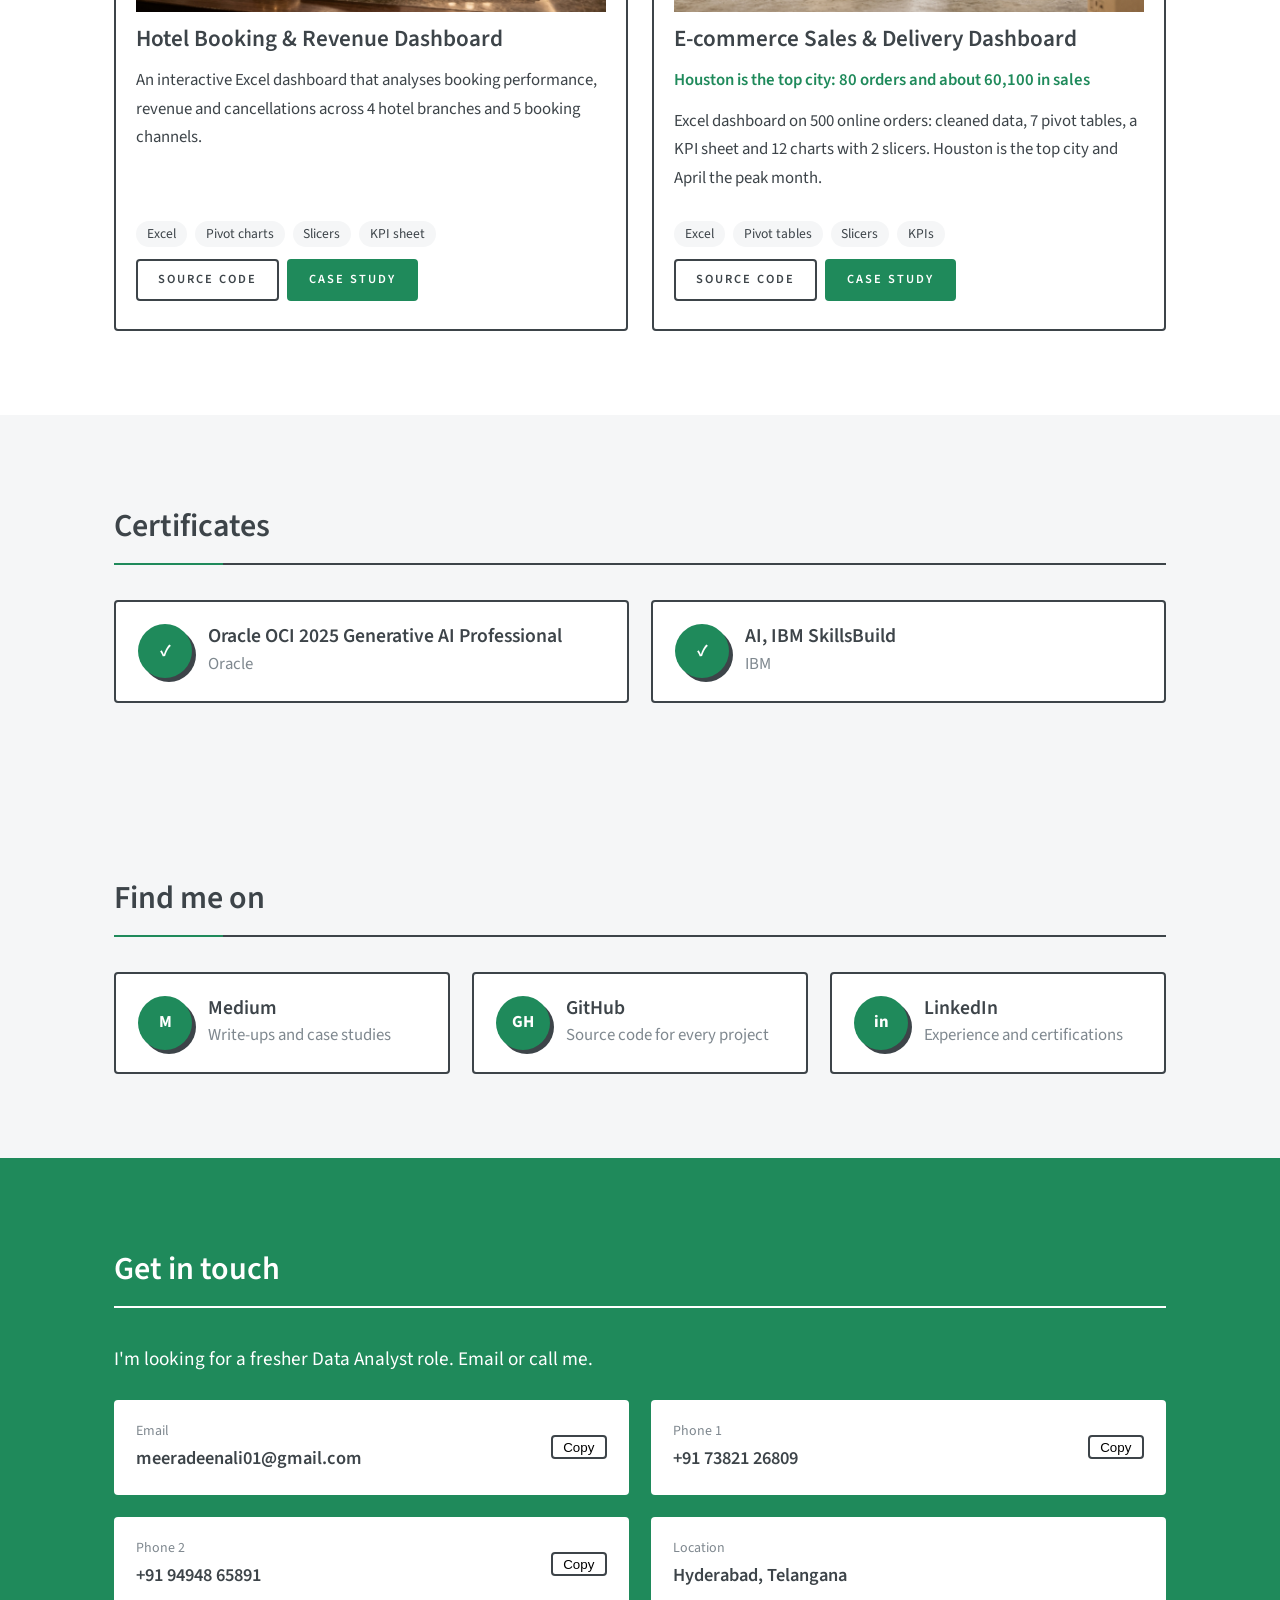
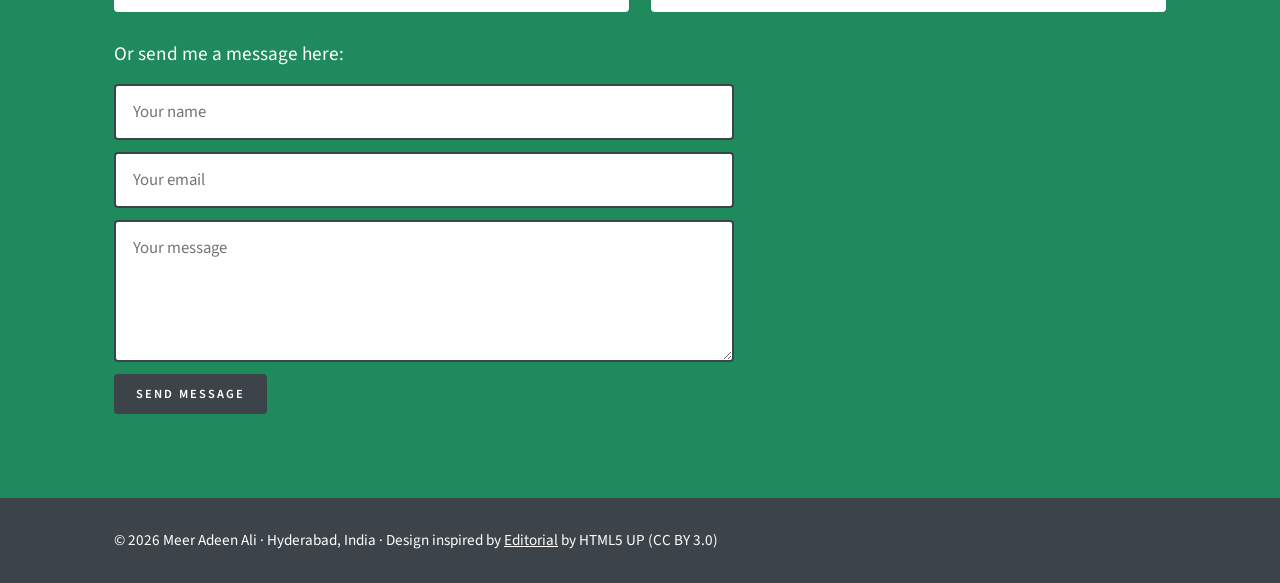
==== commit 7d9ac781: "Preview Link Changed" ====
--- a/index.html
+++ b/index.html
@@ -16,8 +16,8 @@
   <meta property="og:description"
     content="Explore my Data Analytics portfolio featuring SQL, Excel, Power BI and Python projects.">
   <meta property="og:type" content="website">
-  <meta property="og:url" content="https://adeen-ali.netlify.app/">
-  <meta property="og:image" content="https://adeen-ali.netlify.app/images/preview.png">
+  <meta property="og:url" content="https://adeen0504.github.io/Portfolio/">
+  <meta property="og:image" content="https://adeen0504.github.io/Portfolio/images/preview.png">
   <meta property="og:image:width" content="1200">
   <meta property="og:image:height" content="630">
 
@@ -26,7 +26,7 @@
   <meta name="twitter:title" content="Adeen Ali – Data Analyst, Hyderabad">
   <meta name="twitter:description"
     content="Explore my Data Analytics portfolio featuring SQL, Excel, Power BI and Python projects.">
-  <meta name="twitter:image" content="https://adeen-ali.netlify.app/images/preview.png">
+  <meta name="twitter:image" content="https://adeen0504.github.io/Portfolio/images/preview.png">
 
   <!-- Browser theme -->
   <meta name="theme-color" content="#1f8a5b">
